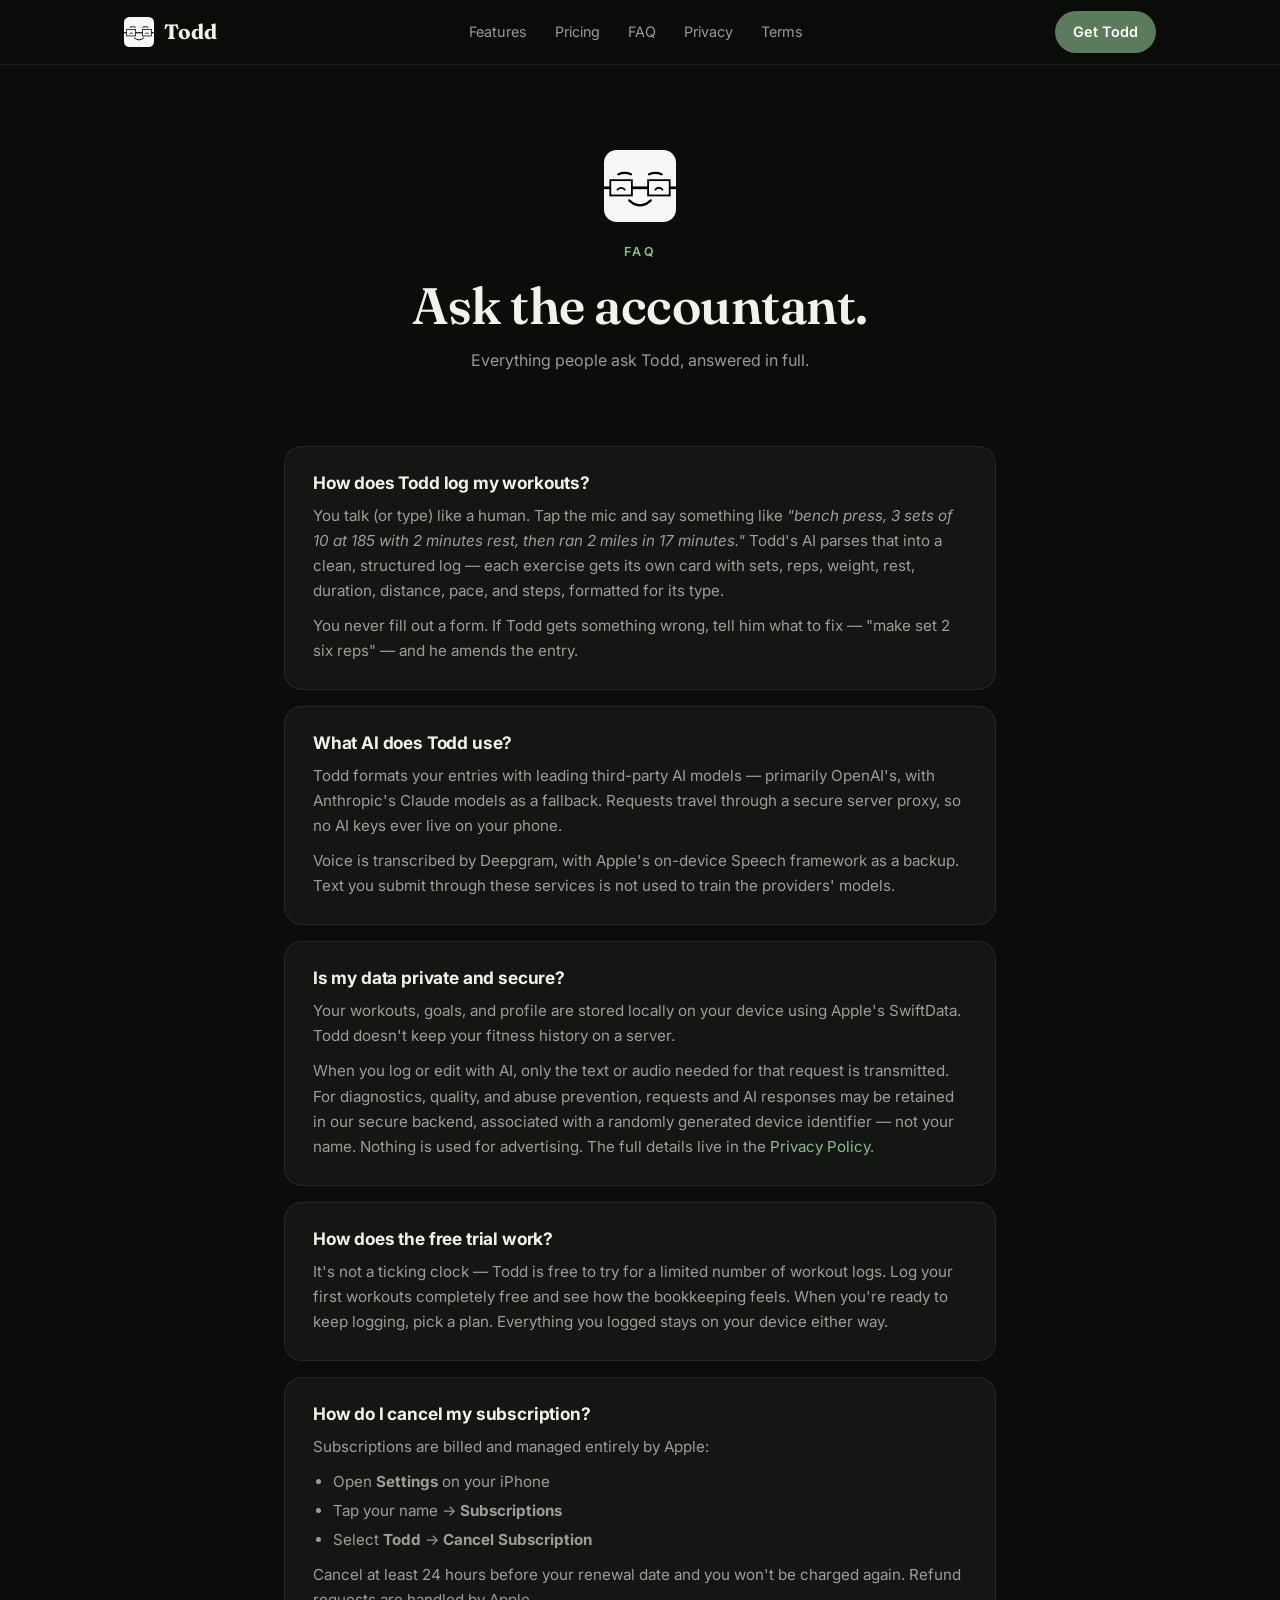
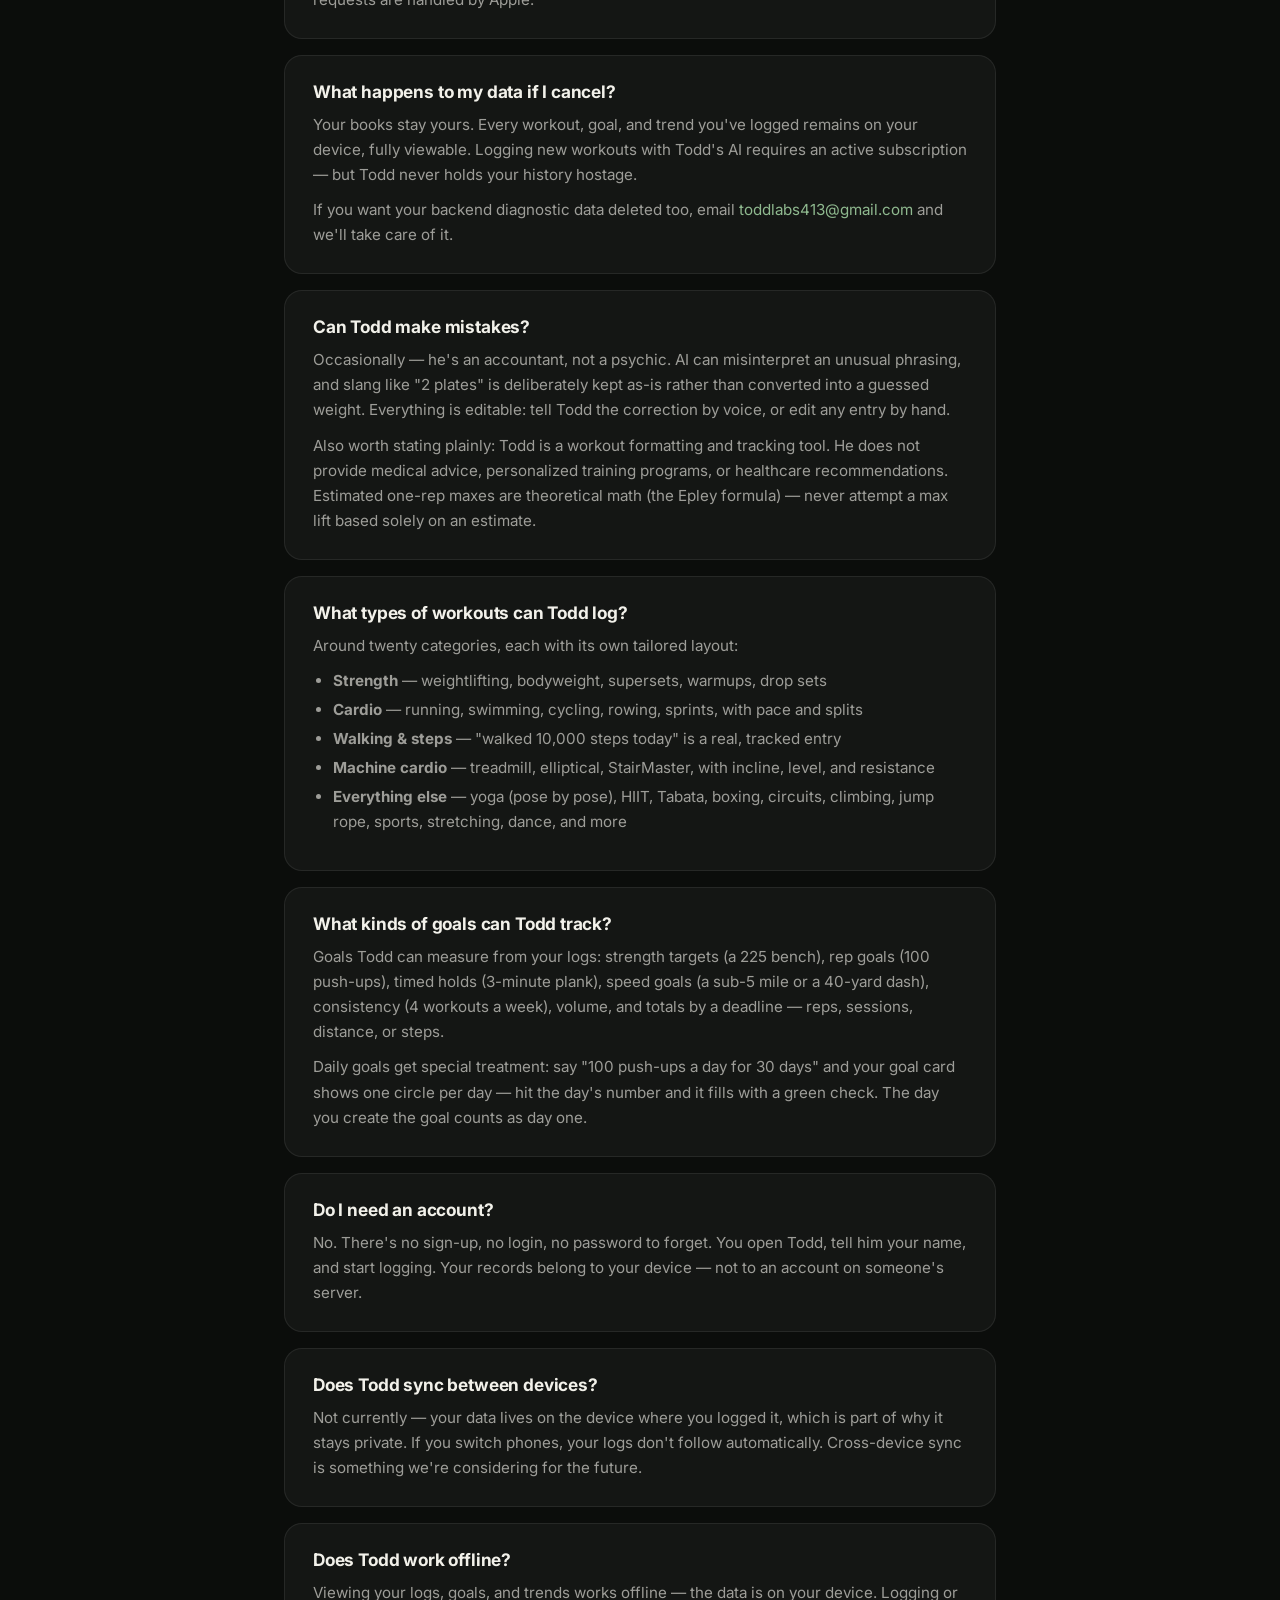
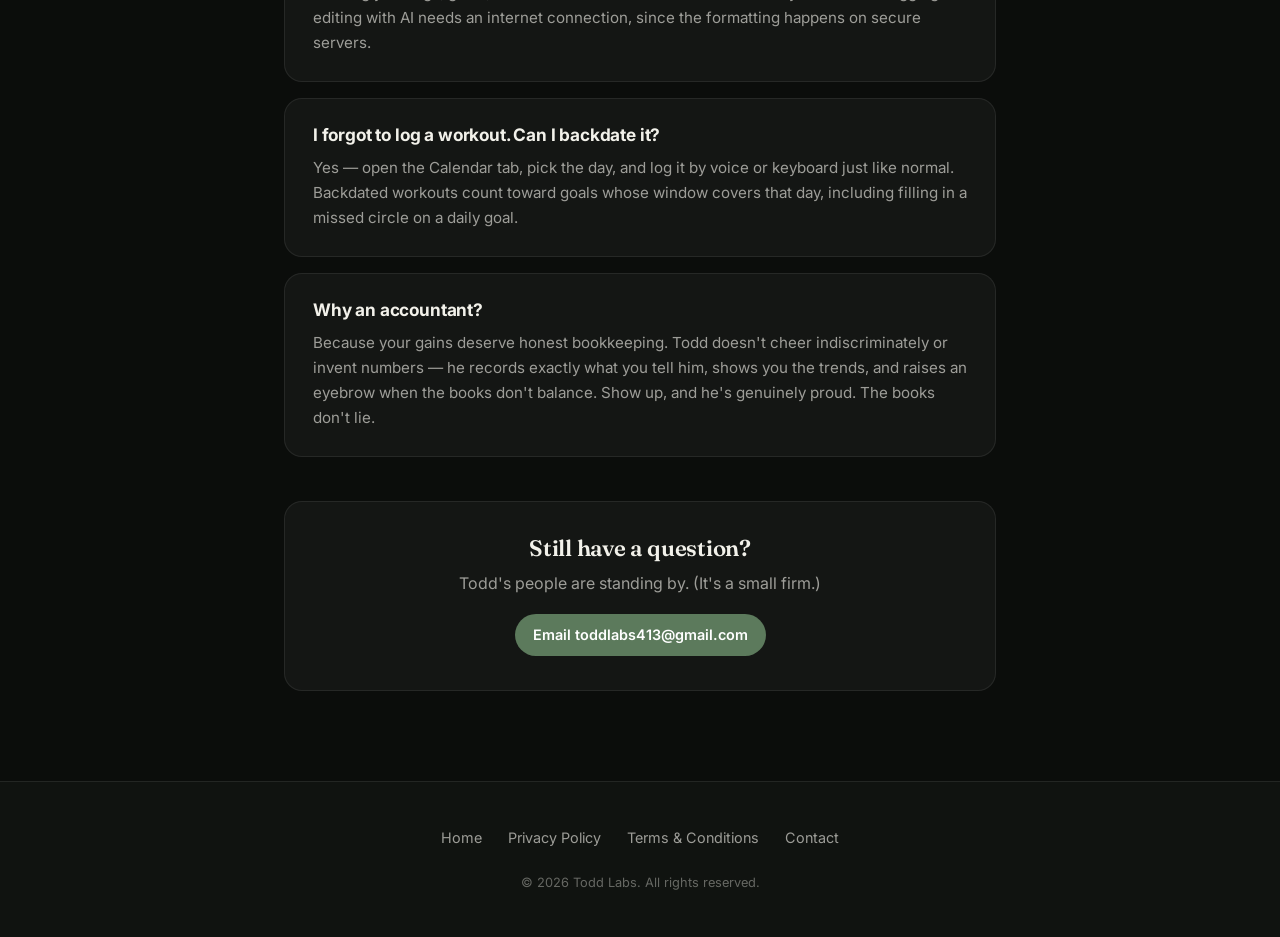
==== faq.html @ 9e862364 "Todd marketing site — landing, FAQ, privacy, terms Co-Authored-By: Claude Opus 4.8 <noreply@anthropi" ====
<!DOCTYPE html>
<html lang="en">
<head>
<meta charset="UTF-8">
<meta name="viewport" content="width=device-width, initial-scale=1.0">
<title>FAQ — Todd, Your Workout Accountant</title>
<meta name="description" content="Frequently asked questions about Todd, the voice-first workout tracker.">
<link rel="icon" href='data:image/svg+xml,<svg viewBox="0 0 80 80" xmlns="http://www.w3.org/2000/svg"><rect width="80" height="80" rx="14" fill="%23F7F7F7"/><path d="M16 27 Q23 24 30 27" stroke="%23000" stroke-width="2.5" fill="none" stroke-linecap="round"/><path d="M50 27 Q57 24 64 27" stroke="%23000" stroke-width="2.5" fill="none" stroke-linecap="round"/><rect x="0" y="40.5" width="7" height="3" fill="%23000"/><rect x="7" y="33.5" width="24" height="17" fill="none" stroke="%23000" stroke-width="2"/><rect x="31" y="40.5" width="18" height="3" fill="%23000"/><rect x="49" y="33.5" width="24" height="17" fill="none" stroke="%23000" stroke-width="2"/><rect x="73" y="40.5" width="7" height="3" fill="%23000"/><path d="M15 44 Q19 40 23 44" stroke="%23000" stroke-width="2" fill="none" stroke-linecap="round"/><path d="M57 44 Q61 40 65 44" stroke="%23000" stroke-width="2" fill="none" stroke-linecap="round"/><path d="M28 56 Q40 67 52 56" stroke="%23000" stroke-width="2.6" fill="none" stroke-linecap="round"/></svg>'>
<link rel="preconnect" href="https://fonts.googleapis.com">
<link rel="preconnect" href="https://fonts.gstatic.com" crossorigin>
<link href="https://fonts.googleapis.com/css2?family=Fraunces:opsz,wght@9..144,500;9..144,600;9..144,700&family=Inter:wght@400;500;600;700&display=swap" rel="stylesheet">
<style>
  :root{
    --bg:#0B0D0B; --bg2:#101310; --text:#F2F1EA; --dim:rgba(242,241,234,.62);
    --faint:rgba(242,241,234,.38); --accent:#8FB98F; --deep:#5C7A5C;
    --card:rgba(255,255,255,.04); --line:rgba(255,255,255,.08); --radius:18px;
  }
  *{margin:0;padding:0;box-sizing:border-box}
  html{scroll-behavior:smooth}
  body{background:var(--bg);color:var(--text);font-family:'Inter',-apple-system,sans-serif;
       line-height:1.65;-webkit-font-smoothing:antialiased}
  h1,h2{font-family:'Fraunces',Georgia,serif;font-weight:600;line-height:1.15;letter-spacing:-.01em}
  a{color:inherit;text-decoration:none}
  .wrap{max-width:760px;margin:0 auto;padding:0 24px}

  nav{position:fixed;top:0;left:0;right:0;z-index:50;background:rgba(11,13,11,.85);
      backdrop-filter:blur(14px);border-bottom:1px solid var(--line)}
  .nav-inner{max-width:1080px;margin:0 auto;padding:0 24px;display:flex;align-items:center;
             justify-content:space-between;height:64px}
  .logo{display:flex;align-items:center;gap:10px;font-family:'Fraunces',serif;font-size:1.3rem;font-weight:700}
  .logo svg{width:30px;height:30px}
  .nav-links{display:flex;align-items:center;gap:28px;font-size:.9rem;color:var(--dim)}
  .nav-links a:hover{color:var(--text)}
  .btn{display:inline-flex;align-items:center;background:var(--deep);color:#fff;padding:9px 18px;
       border-radius:99px;font-weight:600;font-size:.9rem;transition:background .2s}
  .btn:hover{background:#6b8c6b}

  header.page{padding:150px 0 40px;text-align:center}
  .eyebrow{font-size:.78rem;font-weight:600;letter-spacing:.18em;color:var(--accent);text-transform:uppercase}
  header.page h1{font-size:clamp(2.1rem,5vw,3.2rem);margin:14px 0 12px}
  header.page p{color:var(--dim)}
  .todd-mini{width:72px;height:72px;margin:0 auto 20px;display:block}

  main{padding:32px 0 90px}
  .qa{background:var(--card);border:1px solid var(--line);border-radius:var(--radius);
      padding:26px 28px;margin-bottom:16px;transition:border-color .25s}
  .qa:hover{border-color:rgba(143,185,143,.3)}
  .qa h2{font-family:'Inter',sans-serif;font-size:1.08rem;font-weight:700;margin-bottom:10px}
  .qa p{color:var(--dim);font-size:.95rem;margin-bottom:10px}
  .qa p:last-child{margin-bottom:0}
  .qa a{color:var(--accent)} .qa a:hover{text-decoration:underline}
  .qa ul{margin:2px 0 10px 20px;color:var(--dim);font-size:.95rem}
  .qa li{margin-bottom:4px}

  .contact-cta{text-align:center;margin-top:44px;padding:34px;background:var(--card);
               border:1px solid var(--line);border-radius:var(--radius)}
  .contact-cta h2{font-size:1.4rem;margin-bottom:8px}
  .contact-cta p{color:var(--dim);margin-bottom:18px}

  footer{border-top:1px solid var(--line);padding:44px 0;background:var(--bg2);text-align:center}
  .foot-links{display:flex;gap:26px;justify-content:center;font-size:.9rem;color:var(--dim);flex-wrap:wrap}
  .foot-links a:hover{color:var(--text)}
  .copyright{margin-top:22px;font-size:.8rem;color:var(--faint)}

  .reveal{opacity:0;transform:translateY(18px);transition:opacity .55s ease,transform .55s ease}
  .reveal.visible{opacity:1;transform:none}
  @media (max-width:820px){.nav-links{display:none}}
</style>
</head>
<body>

<svg width="0" height="0" style="position:absolute">
  <defs>
    <g id="todd-face">
      <rect width="80" height="80" rx="14" fill="#F7F7F7"/>
      <path d="M16 27 Q23 24 30 27" stroke="#000" stroke-width="2.5" fill="none" stroke-linecap="round"/>
      <path d="M50 27 Q57 24 64 27" stroke="#000" stroke-width="2.5" fill="none" stroke-linecap="round"/>
      <rect x="0" y="40.5" width="7" height="3" fill="#000"/>
      <rect x="7" y="33.5" width="24" height="17" fill="none" stroke="#000" stroke-width="2"/>
      <rect x="31" y="40.5" width="18" height="3" fill="#000"/>
      <rect x="49" y="33.5" width="24" height="17" fill="none" stroke="#000" stroke-width="2"/>
      <rect x="73" y="40.5" width="7" height="3" fill="#000"/>
      <path d="M15 44 Q19 40 23 44" stroke="#000" stroke-width="2" fill="none" stroke-linecap="round"/>
      <path d="M57 44 Q61 40 65 44" stroke="#000" stroke-width="2" fill="none" stroke-linecap="round"/>
      <path d="M28 56 Q40 67 52 56" stroke="#000" stroke-width="2.6" fill="none" stroke-linecap="round"/>
    </g>
  </defs>
</svg>

<nav>
  <div class="nav-inner">
    <a class="logo" href="index.html"><svg viewBox="0 0 80 80"><use href="#todd-face"/></svg> Todd</a>
    <div class="nav-links">
      <a href="index.html#features">Features</a>
      <a href="index.html#pricing">Pricing</a>
      <a href="faq.html">FAQ</a>
      <a href="privacy.html">Privacy</a>
      <a href="terms.html">Terms</a>
    </div>
    <a class="btn" href="index.html#download">Get Todd</a>
  </div>
</nav>

<header class="page">
  <div class="wrap">
    <svg class="todd-mini" viewBox="0 0 80 80"><use href="#todd-face"/></svg>
    <div class="eyebrow">FAQ</div>
    <h1>Ask the accountant.</h1>
    <p>Everything people ask Todd, answered in full.</p>
  </div>
</header>

<main>
  <div class="wrap">

    <div class="qa reveal">
      <h2>How does Todd log my workouts?</h2>
      <p>You talk (or type) like a human. Tap the mic and say something like <em>"bench press, 3 sets of 10 at 185 with 2 minutes rest, then ran 2 miles in 17 minutes."</em> Todd's AI parses that into a clean, structured log — each exercise gets its own card with sets, reps, weight, rest, duration, distance, pace, and steps, formatted for its type.</p>
      <p>You never fill out a form. If Todd gets something wrong, tell him what to fix — "make set 2 six reps" — and he amends the entry.</p>
    </div>

    <div class="qa reveal">
      <h2>What AI does Todd use?</h2>
      <p>Todd formats your entries with leading third-party AI models — primarily OpenAI's, with Anthropic's Claude models as a fallback. Requests travel through a secure server proxy, so no AI keys ever live on your phone.</p>
      <p>Voice is transcribed by Deepgram, with Apple's on-device Speech framework as a backup. Text you submit through these services is not used to train the providers' models.</p>
    </div>

    <div class="qa reveal">
      <h2>Is my data private and secure?</h2>
      <p>Your workouts, goals, and profile are stored locally on your device using Apple's SwiftData. Todd doesn't keep your fitness history on a server.</p>
      <p>When you log or edit with AI, only the text or audio needed for that request is transmitted. For diagnostics, quality, and abuse prevention, requests and AI responses may be retained in our secure backend, associated with a randomly generated device identifier — not your name. Nothing is used for advertising. The full details live in the <a href="privacy.html">Privacy Policy</a>.</p>
    </div>

    <div class="qa reveal">
      <h2>How does the free trial work?</h2>
      <p>It's not a ticking clock — Todd is free to try for a limited number of workout logs. Log your first workouts completely free and see how the bookkeeping feels. When you're ready to keep logging, pick a plan. Everything you logged stays on your device either way.</p>
    </div>

    <div class="qa reveal">
      <h2>How do I cancel my subscription?</h2>
      <p>Subscriptions are billed and managed entirely by Apple:</p>
      <ul>
        <li>Open <strong>Settings</strong> on your iPhone</li>
        <li>Tap your name → <strong>Subscriptions</strong></li>
        <li>Select <strong>Todd</strong> → <strong>Cancel Subscription</strong></li>
      </ul>
      <p>Cancel at least 24 hours before your renewal date and you won't be charged again. Refund requests are handled by Apple.</p>
    </div>

    <div class="qa reveal">
      <h2>What happens to my data if I cancel?</h2>
      <p>Your books stay yours. Every workout, goal, and trend you've logged remains on your device, fully viewable. Logging new workouts with Todd's AI requires an active subscription — but Todd never holds your history hostage.</p>
      <p>If you want your backend diagnostic data deleted too, email <a href="mailto:toddlabs413@gmail.com">toddlabs413@gmail.com</a> and we'll take care of it.</p>
    </div>

    <div class="qa reveal">
      <h2>Can Todd make mistakes?</h2>
      <p>Occasionally — he's an accountant, not a psychic. AI can misinterpret an unusual phrasing, and slang like "2 plates" is deliberately kept as-is rather than converted into a guessed weight. Everything is editable: tell Todd the correction by voice, or edit any entry by hand.</p>
      <p>Also worth stating plainly: Todd is a workout formatting and tracking tool. He does not provide medical advice, personalized training programs, or healthcare recommendations. Estimated one-rep maxes are theoretical math (the Epley formula) — never attempt a max lift based solely on an estimate.</p>
    </div>

    <div class="qa reveal">
      <h2>What types of workouts can Todd log?</h2>
      <p>Around twenty categories, each with its own tailored layout:</p>
      <ul>
        <li><strong>Strength</strong> — weightlifting, bodyweight, supersets, warmups, drop sets</li>
        <li><strong>Cardio</strong> — running, swimming, cycling, rowing, sprints, with pace and splits</li>
        <li><strong>Walking &amp; steps</strong> — "walked 10,000 steps today" is a real, tracked entry</li>
        <li><strong>Machine cardio</strong> — treadmill, elliptical, StairMaster, with incline, level, and resistance</li>
        <li><strong>Everything else</strong> — yoga (pose by pose), HIIT, Tabata, boxing, circuits, climbing, jump rope, sports, stretching, dance, and more</li>
      </ul>
    </div>

    <div class="qa reveal">
      <h2>What kinds of goals can Todd track?</h2>
      <p>Goals Todd can measure from your logs: strength targets (a 225 bench), rep goals (100 push-ups), timed holds (3-minute plank), speed goals (a sub-5 mile or a 40-yard dash), consistency (4 workouts a week), volume, and totals by a deadline — reps, sessions, distance, or steps.</p>
      <p>Daily goals get special treatment: say "100 push-ups a day for 30 days" and your goal card shows one circle per day — hit the day's number and it fills with a green check. The day you create the goal counts as day one.</p>
    </div>

    <div class="qa reveal">
      <h2>Do I need an account?</h2>
      <p>No. There's no sign-up, no login, no password to forget. You open Todd, tell him your name, and start logging. Your records belong to your device — not to an account on someone's server.</p>
    </div>

    <div class="qa reveal">
      <h2>Does Todd sync between devices?</h2>
      <p>Not currently — your data lives on the device where you logged it, which is part of why it stays private. If you switch phones, your logs don't follow automatically. Cross-device sync is something we're considering for the future.</p>
    </div>

    <div class="qa reveal">
      <h2>Does Todd work offline?</h2>
      <p>Viewing your logs, goals, and trends works offline — the data is on your device. Logging or editing with AI needs an internet connection, since the formatting happens on secure servers.</p>
    </div>

    <div class="qa reveal">
      <h2>I forgot to log a workout. Can I backdate it?</h2>
      <p>Yes — open the Calendar tab, pick the day, and log it by voice or keyboard just like normal. Backdated workouts count toward goals whose window covers that day, including filling in a missed circle on a daily goal.</p>
    </div>

    <div class="qa reveal">
      <h2>Why an accountant?</h2>
      <p>Because your gains deserve honest bookkeeping. Todd doesn't cheer indiscriminately or invent numbers — he records exactly what you tell him, shows you the trends, and raises an eyebrow when the books don't balance. Show up, and he's genuinely proud. The books don't lie.</p>
    </div>

    <div class="contact-cta reveal">
      <h2>Still have a question?</h2>
      <p>Todd's people are standing by. (It's a small firm.)</p>
      <a class="btn" href="mailto:toddlabs413@gmail.com">Email toddlabs413@gmail.com</a>
    </div>

  </div>
</main>

<footer>
  <div class="wrap">
    <div class="foot-links">
      <a href="index.html">Home</a>
      <a href="privacy.html">Privacy Policy</a>
      <a href="terms.html">Terms &amp; Conditions</a>
      <a href="mailto:toddlabs413@gmail.com">Contact</a>
    </div>
    <div class="copyright">© 2026 Todd Labs. All rights reserved.</div>
  </div>
</footer>

<script>
  const io = new IntersectionObserver(entries => {
    entries.forEach(e => { if (e.isIntersecting) { e.target.classList.add('visible'); io.unobserve(e.target); } });
  }, {threshold:.1});
  document.querySelectorAll('.reveal').forEach(el => io.observe(el));
</script>
</body>
</html>
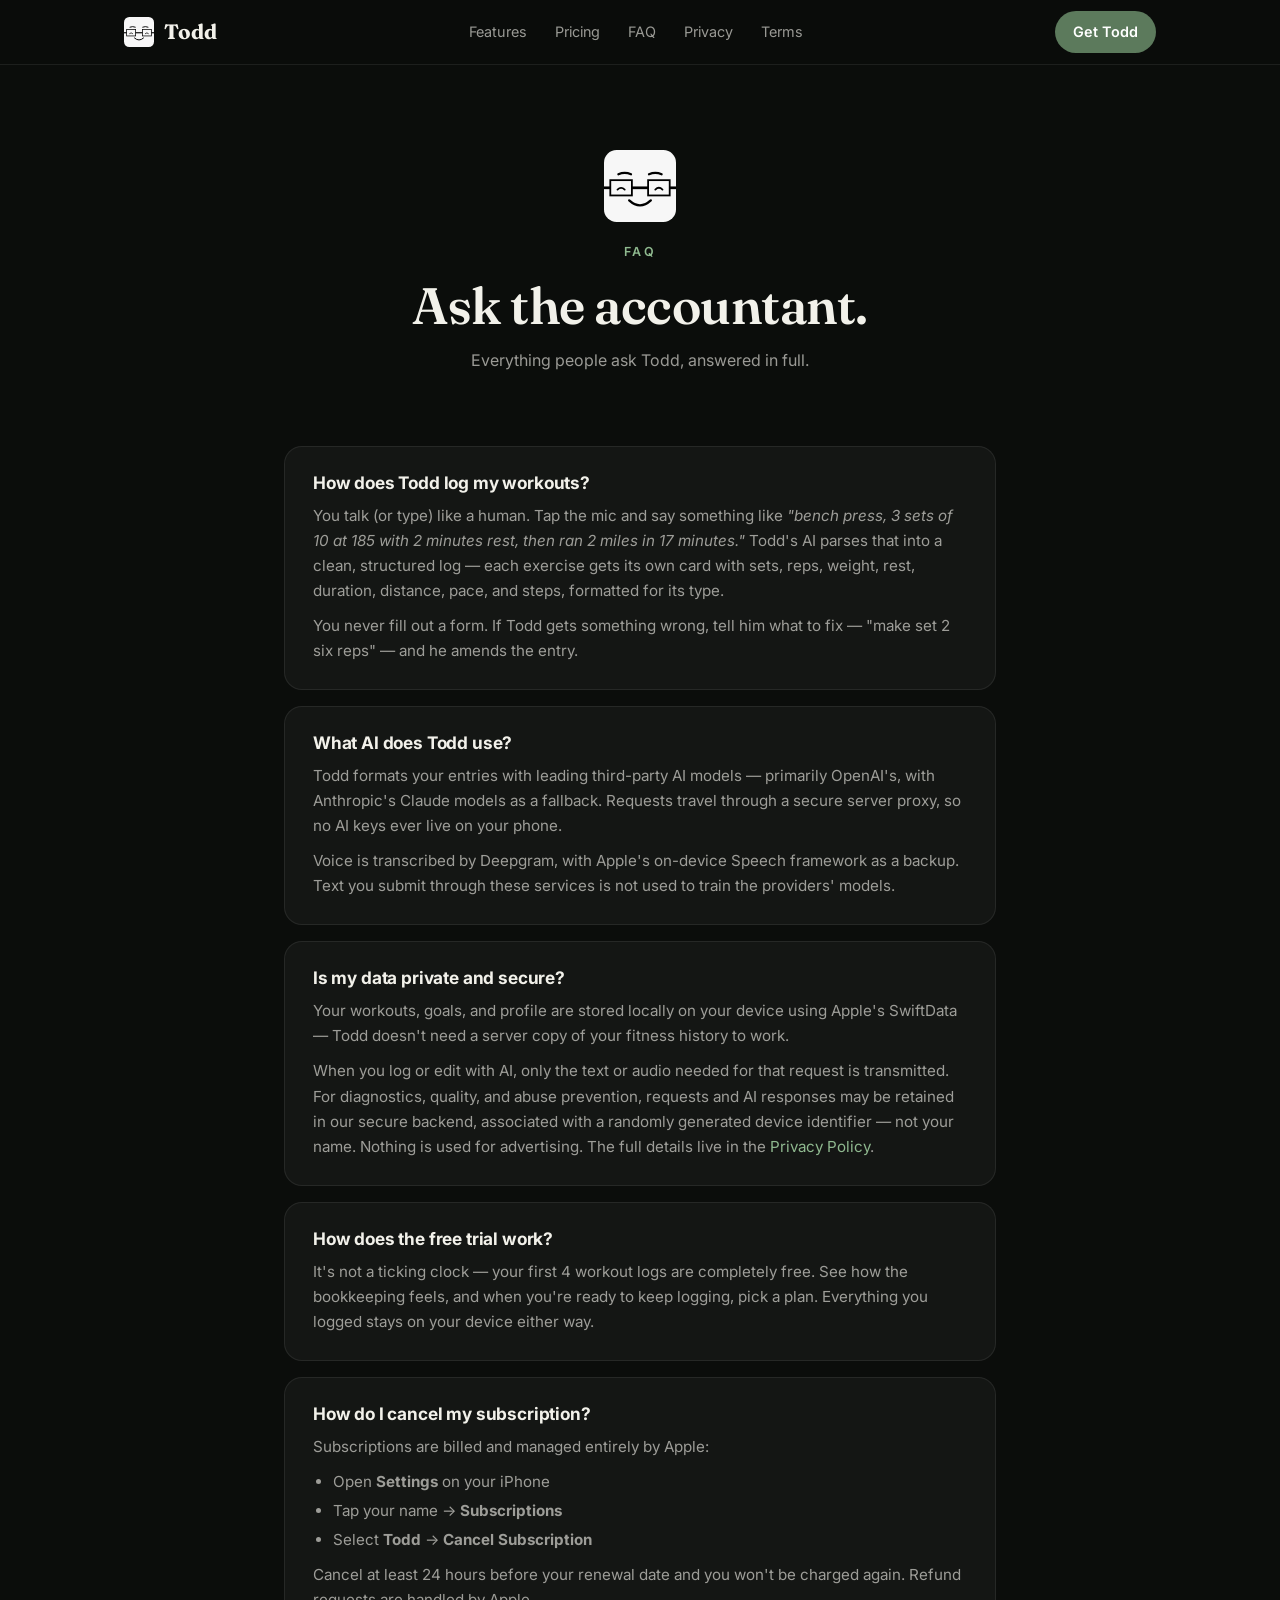
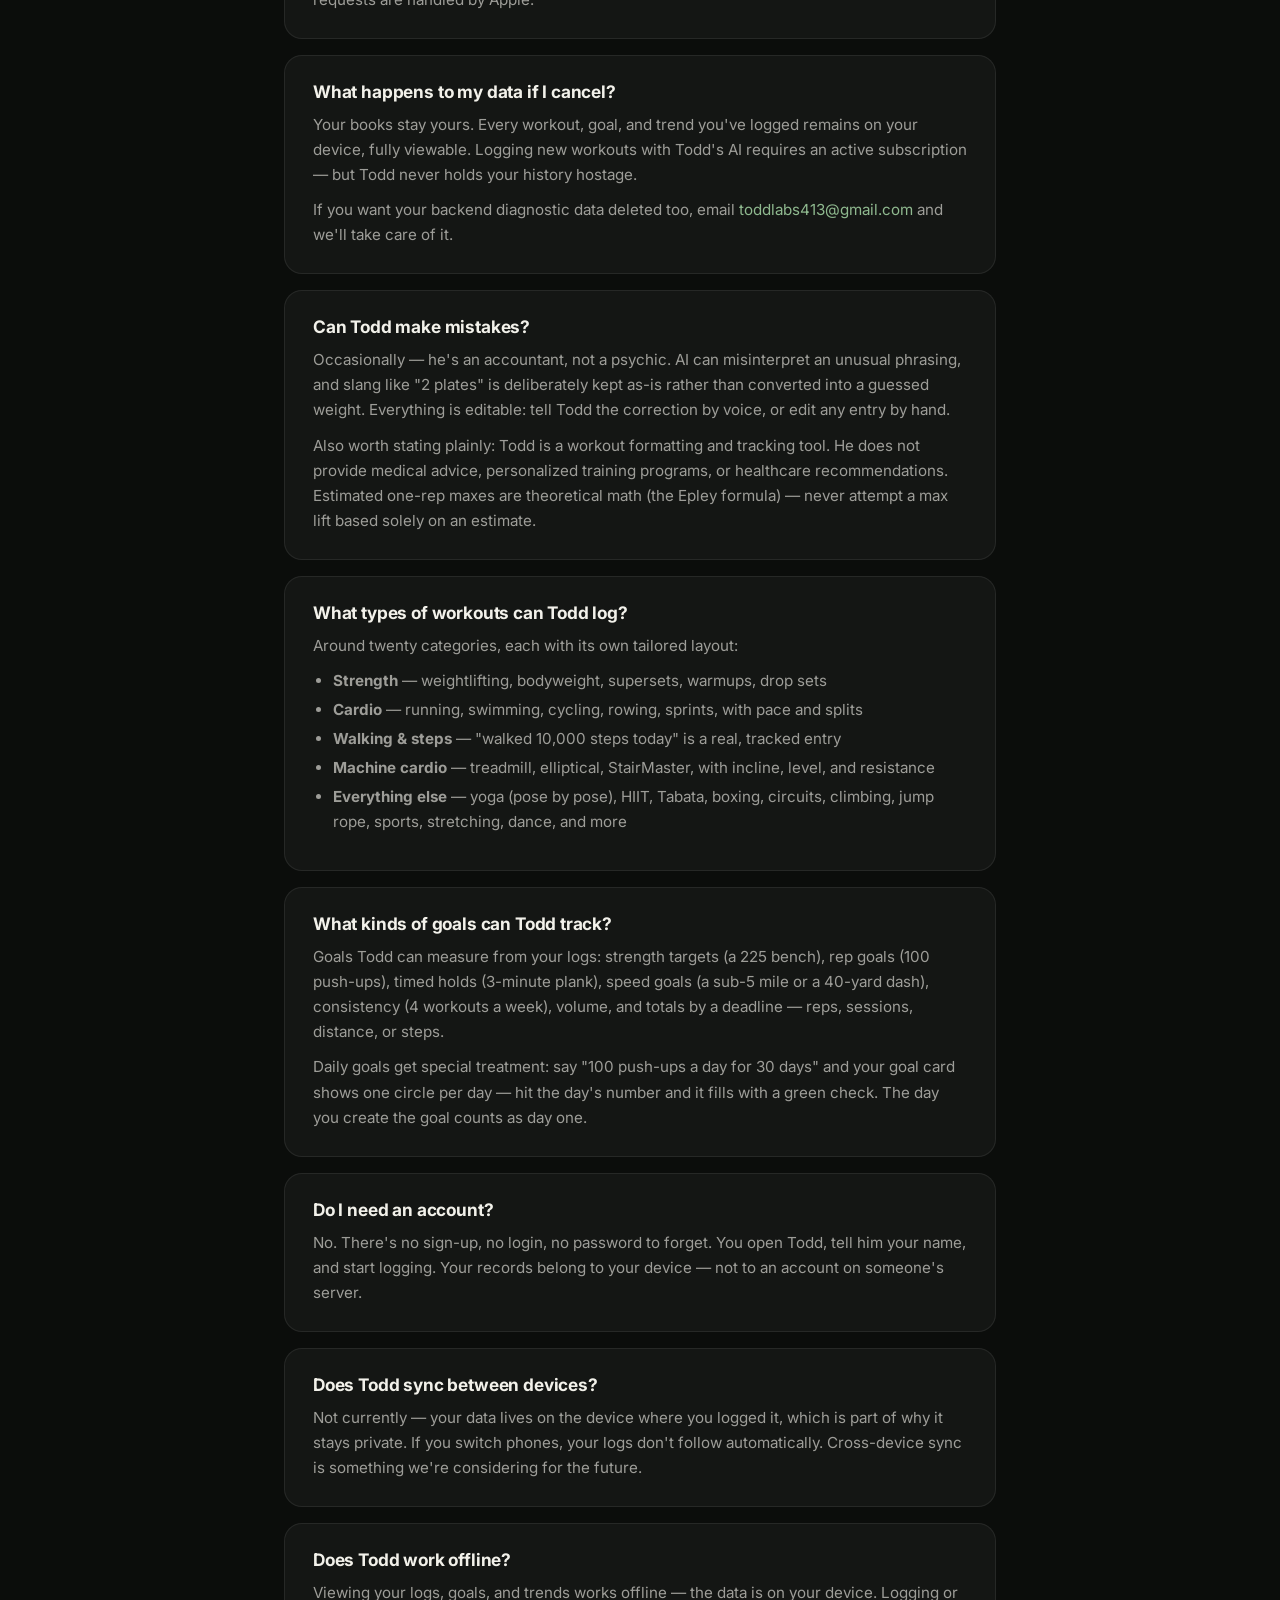
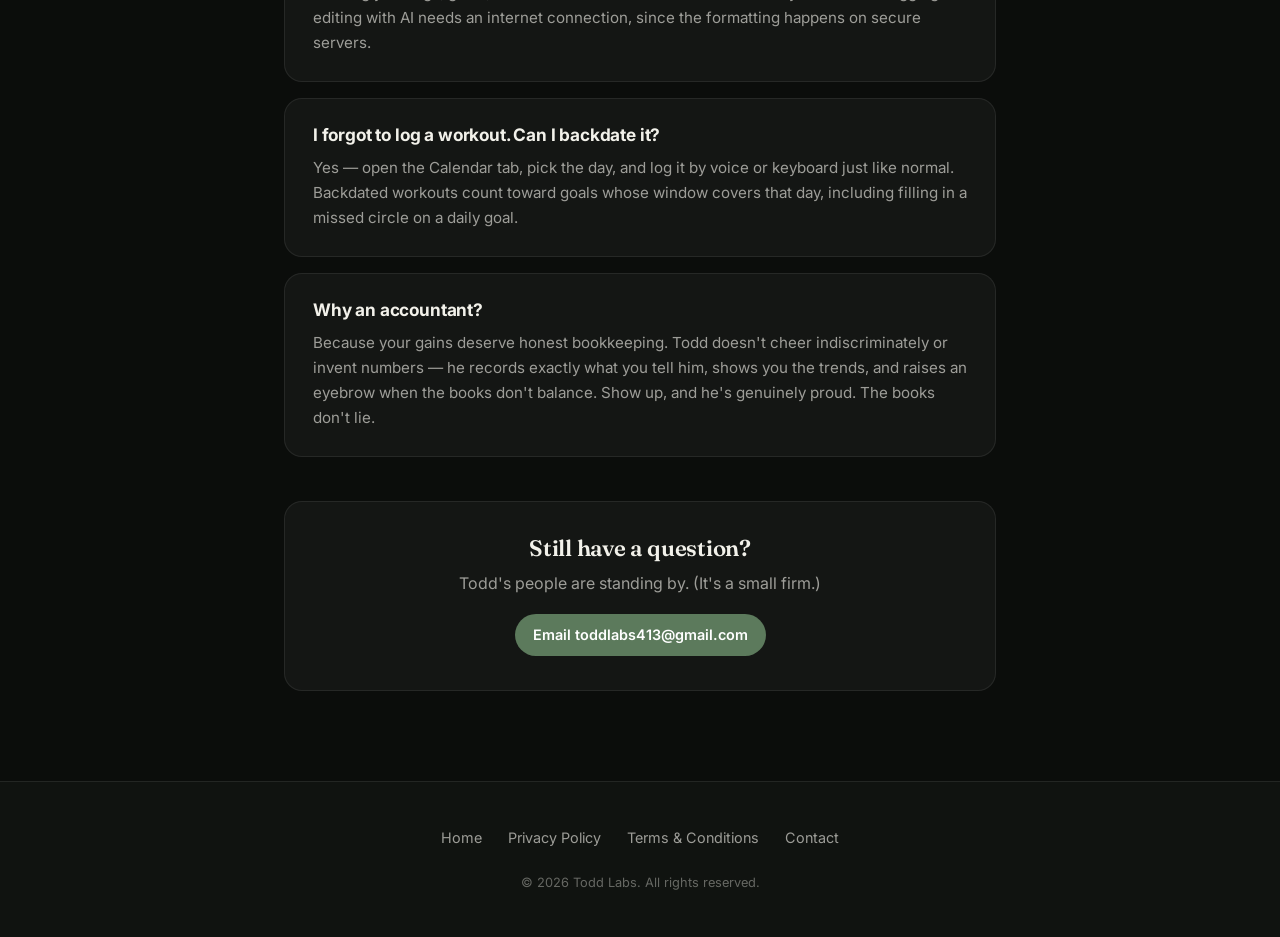
==== commit 95c31e80: "State the 4-free-logs limit explicitly; soften FAQ server claim; bump terms date" ====
--- a/faq.html
+++ b/faq.html
@@ -127,13 +127,13 @@
 
     <div class="qa reveal">
       <h2>Is my data private and secure?</h2>
-      <p>Your workouts, goals, and profile are stored locally on your device using Apple's SwiftData. Todd doesn't keep your fitness history on a server.</p>
+      <p>Your workouts, goals, and profile are stored locally on your device using Apple's SwiftData — Todd doesn't need a server copy of your fitness history to work.</p>
       <p>When you log or edit with AI, only the text or audio needed for that request is transmitted. For diagnostics, quality, and abuse prevention, requests and AI responses may be retained in our secure backend, associated with a randomly generated device identifier — not your name. Nothing is used for advertising. The full details live in the <a href="privacy.html">Privacy Policy</a>.</p>
     </div>
 
     <div class="qa reveal">
       <h2>How does the free trial work?</h2>
-      <p>It's not a ticking clock — Todd is free to try for a limited number of workout logs. Log your first workouts completely free and see how the bookkeeping feels. When you're ready to keep logging, pick a plan. Everything you logged stays on your device either way.</p>
+      <p>It's not a ticking clock — your first 4 workout logs are completely free. See how the bookkeeping feels, and when you're ready to keep logging, pick a plan. Everything you logged stays on your device either way.</p>
     </div>
 
     <div class="qa reveal">
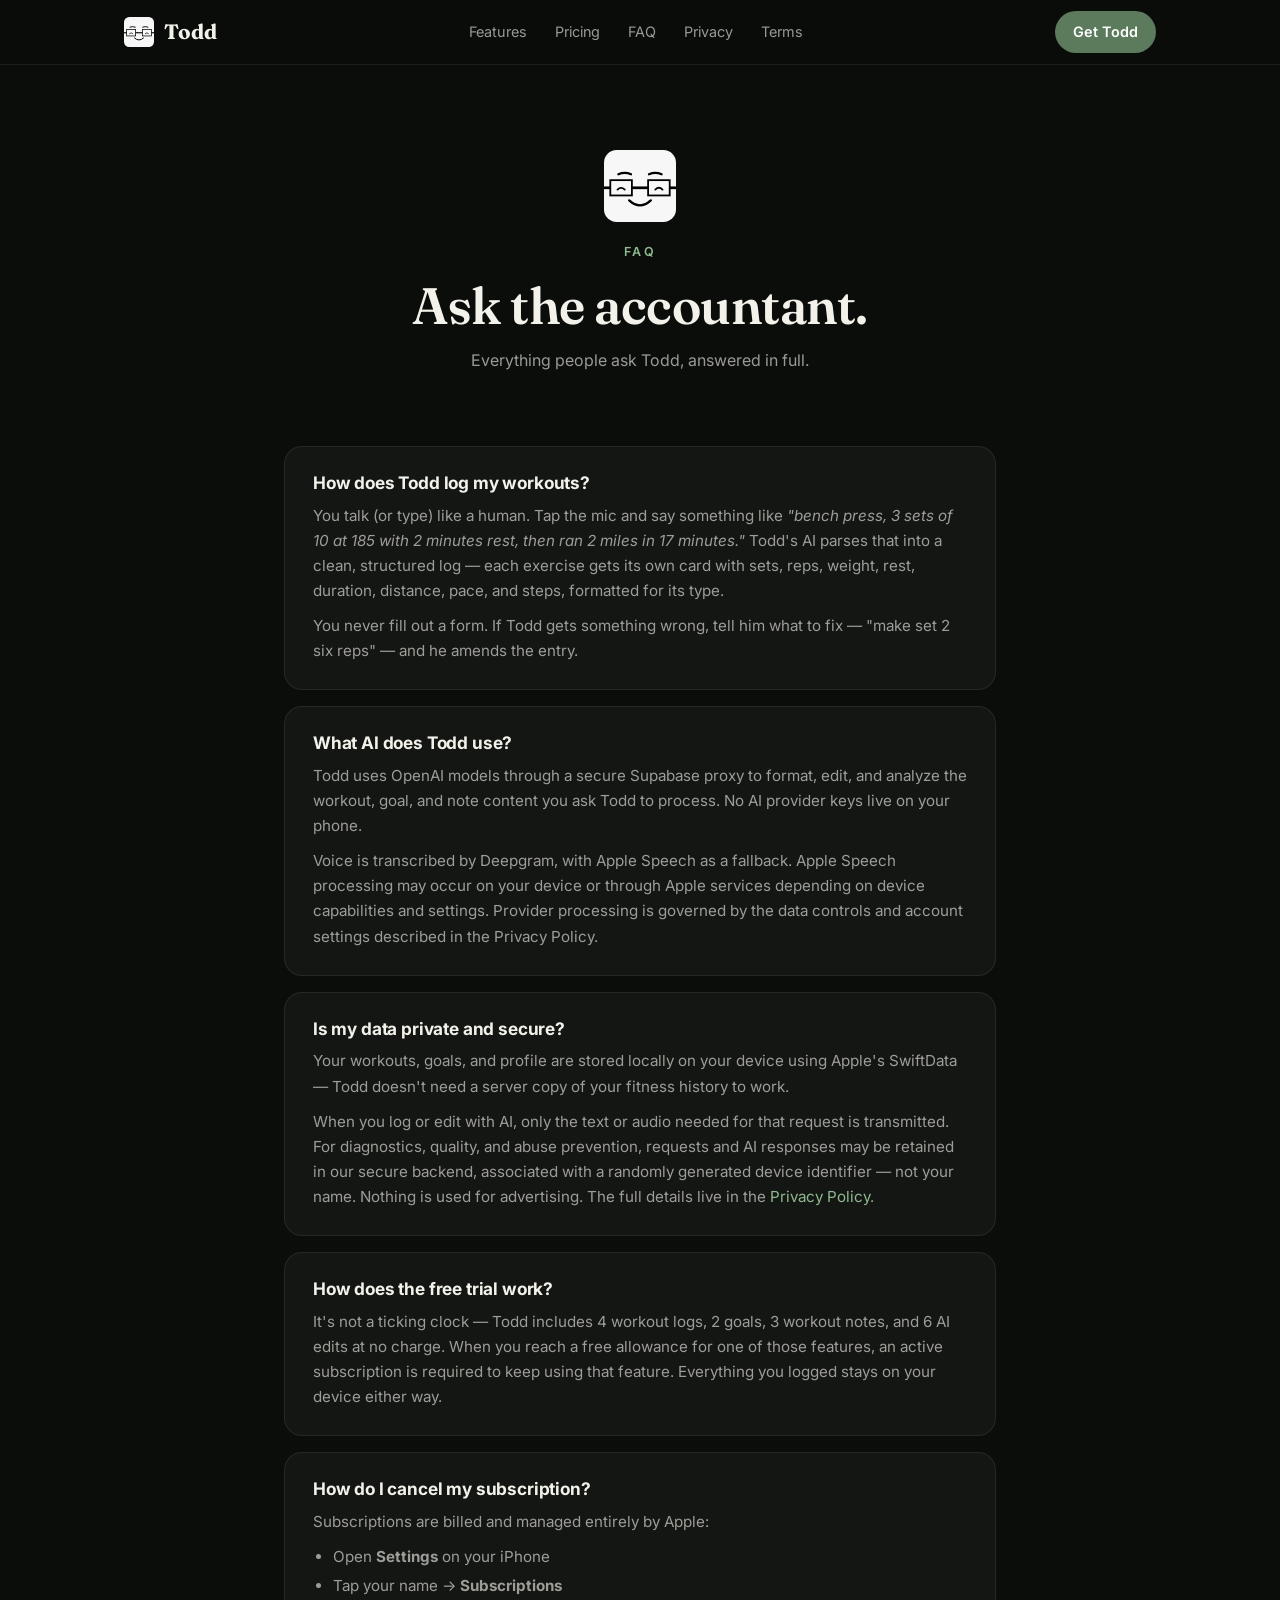
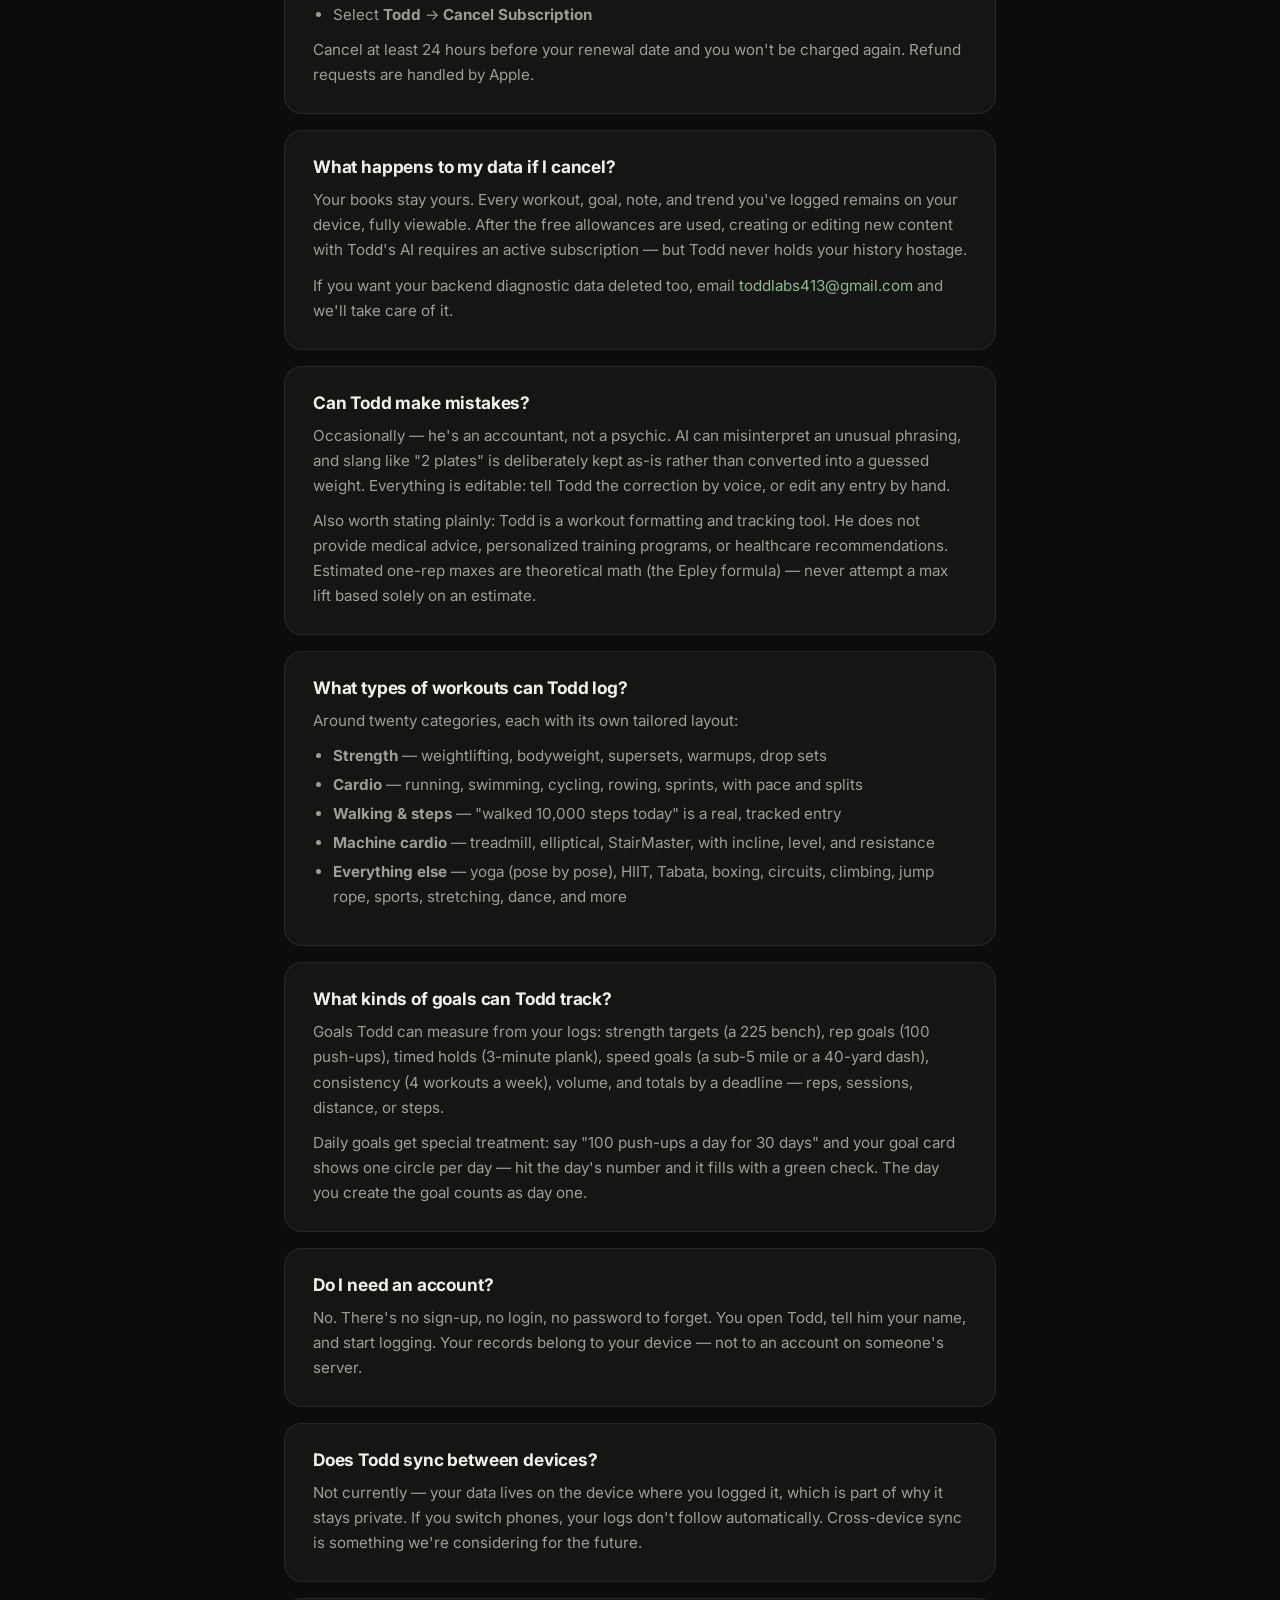
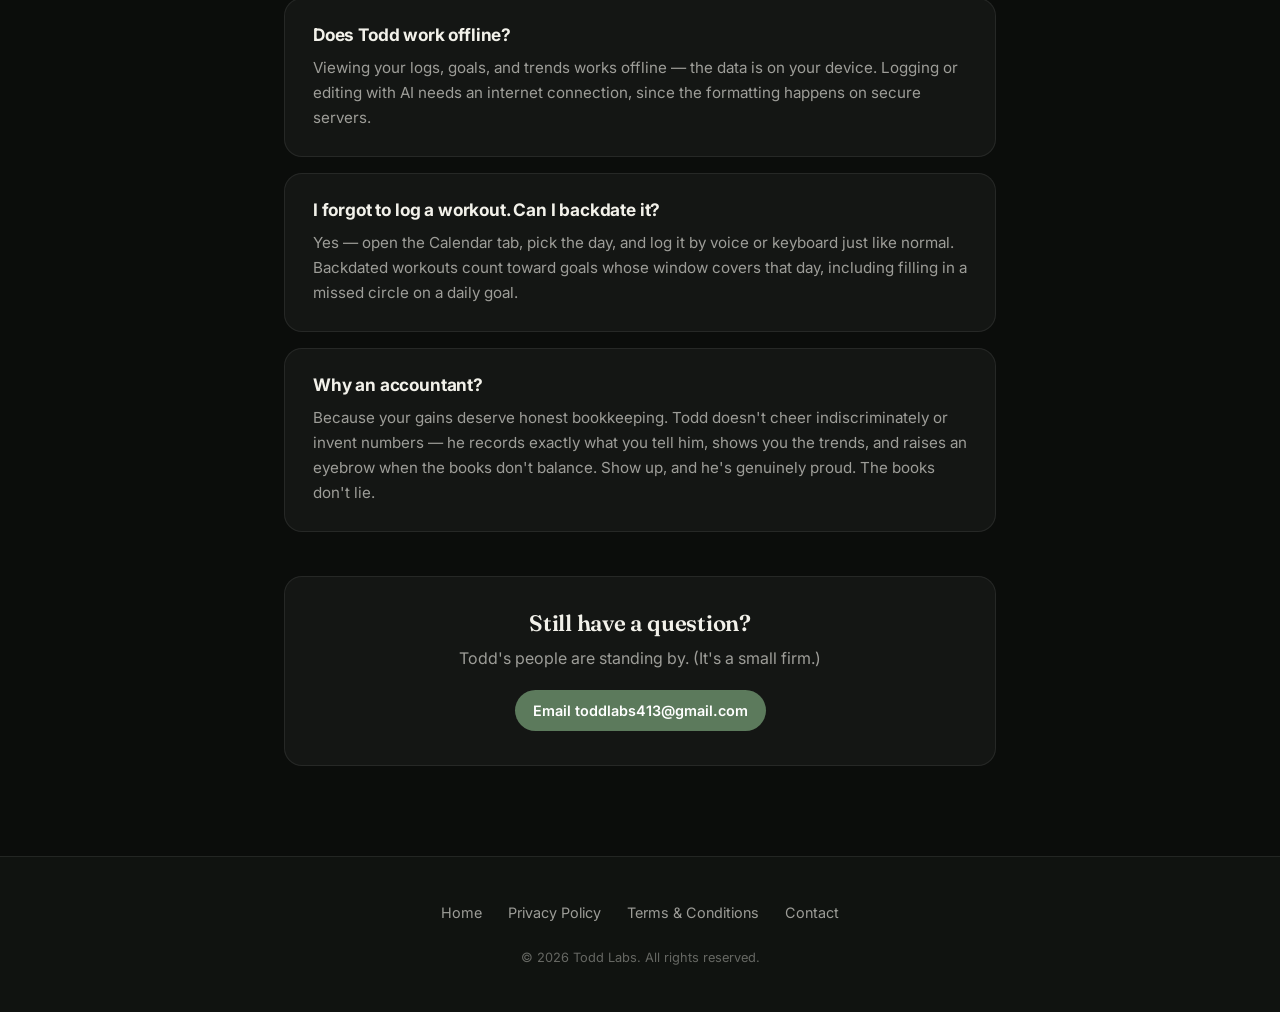
==== commit 03ed1208: "Align public privacy and subscription disclosures" ====
--- a/faq.html
+++ b/faq.html
@@ -121,8 +121,8 @@
 
     <div class="qa reveal">
       <h2>What AI does Todd use?</h2>
-      <p>Todd formats your entries with leading third-party AI models — primarily OpenAI's, with Anthropic's Claude models as a fallback. Requests travel through a secure server proxy, so no AI keys ever live on your phone.</p>
-      <p>Voice is transcribed by Deepgram, with Apple's on-device Speech framework as a backup. Text you submit through these services is not used to train the providers' models.</p>
+      <p>Todd uses OpenAI models through a secure Supabase proxy to format, edit, and analyze the workout, goal, and note content you ask Todd to process. No AI provider keys live on your phone.</p>
+      <p>Voice is transcribed by Deepgram, with Apple Speech as a fallback. Apple Speech processing may occur on your device or through Apple services depending on device capabilities and settings. Provider processing is governed by the data controls and account settings described in the Privacy Policy.</p>
     </div>
 
     <div class="qa reveal">
@@ -133,7 +133,7 @@
 
     <div class="qa reveal">
       <h2>How does the free trial work?</h2>
-      <p>It's not a ticking clock — your first 4 workout logs are completely free. See how the bookkeeping feels, and when you're ready to keep logging, pick a plan. Everything you logged stays on your device either way.</p>
+      <p>It's not a ticking clock — Todd includes 4 workout logs, 2 goals, 3 workout notes, and 6 AI edits at no charge. When you reach a free allowance for one of those features, an active subscription is required to keep using that feature. Everything you logged stays on your device either way.</p>
     </div>
 
     <div class="qa reveal">
@@ -149,7 +149,7 @@
 
     <div class="qa reveal">
       <h2>What happens to my data if I cancel?</h2>
-      <p>Your books stay yours. Every workout, goal, and trend you've logged remains on your device, fully viewable. Logging new workouts with Todd's AI requires an active subscription — but Todd never holds your history hostage.</p>
+      <p>Your books stay yours. Every workout, goal, note, and trend you've logged remains on your device, fully viewable. After the free allowances are used, creating or editing new content with Todd's AI requires an active subscription — but Todd never holds your history hostage.</p>
       <p>If you want your backend diagnostic data deleted too, email <a href="mailto:toddlabs413@gmail.com">toddlabs413@gmail.com</a> and we'll take care of it.</p>
     </div>
 
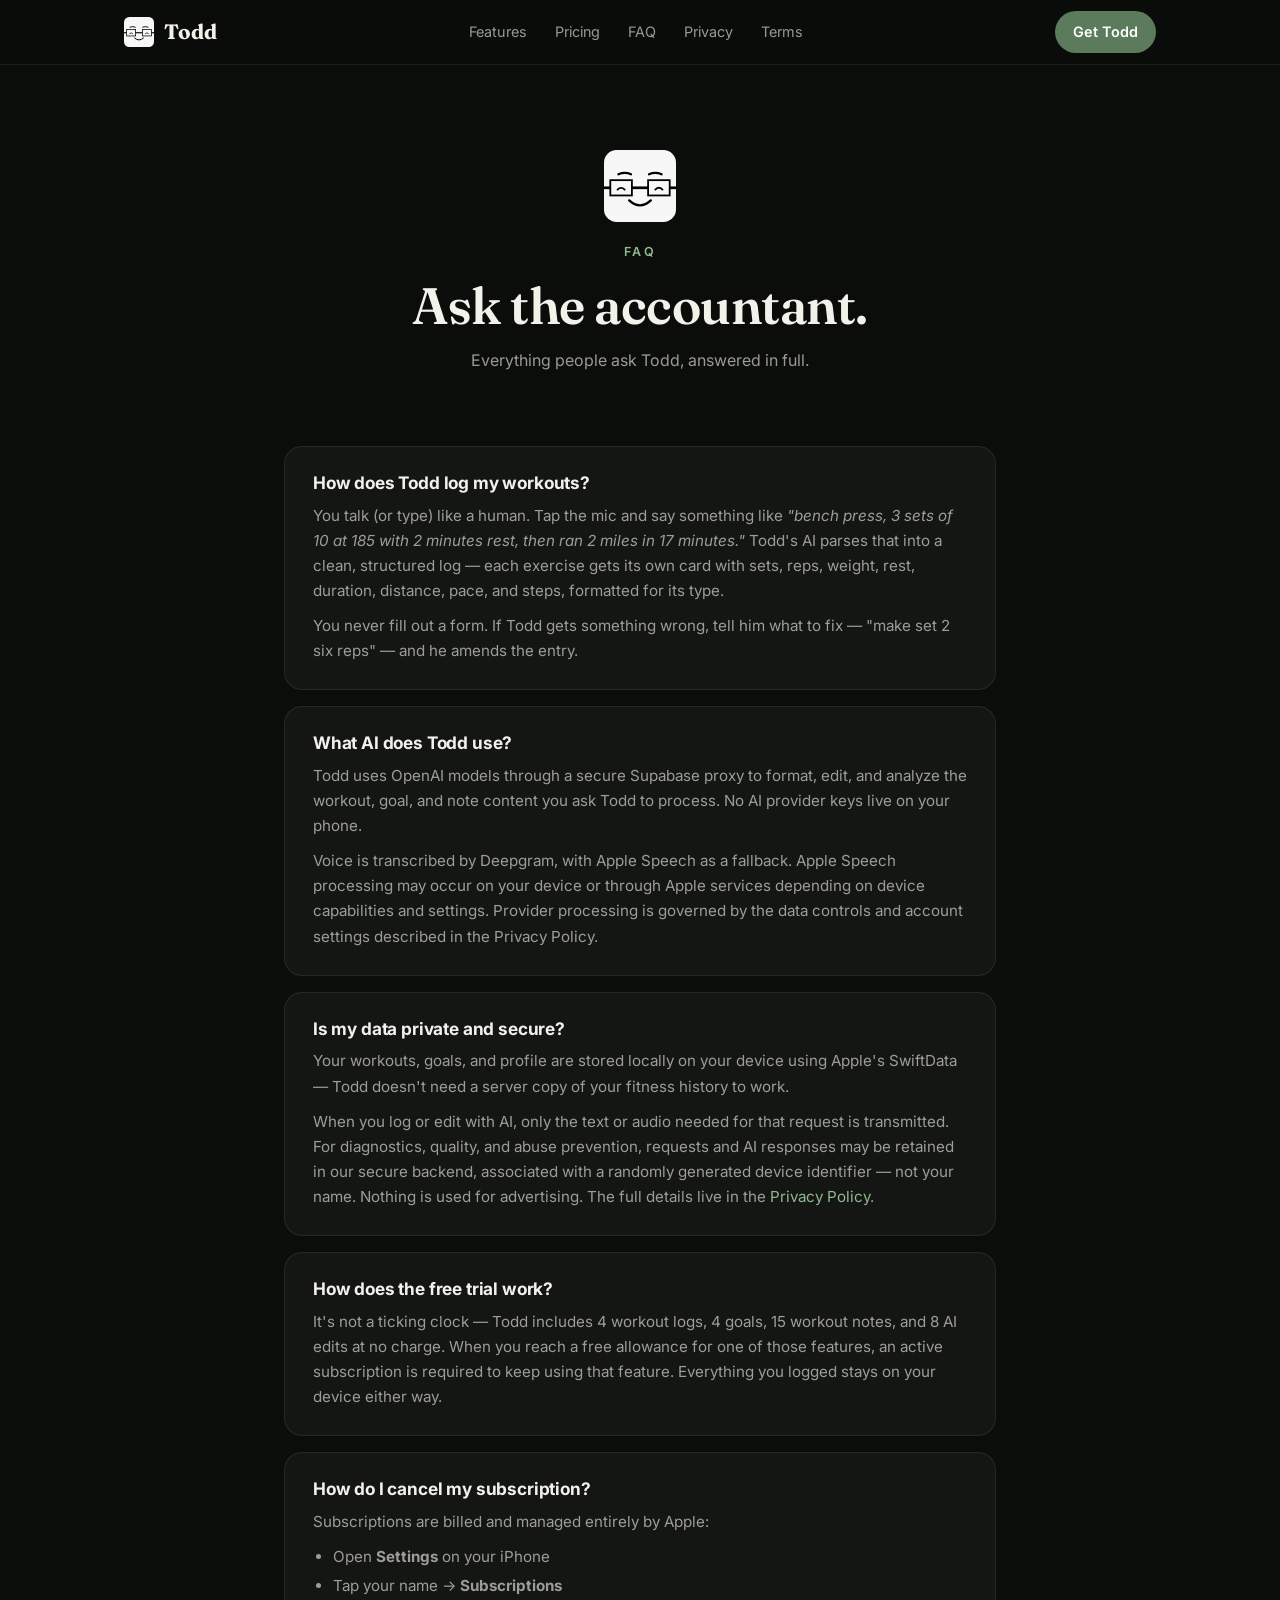
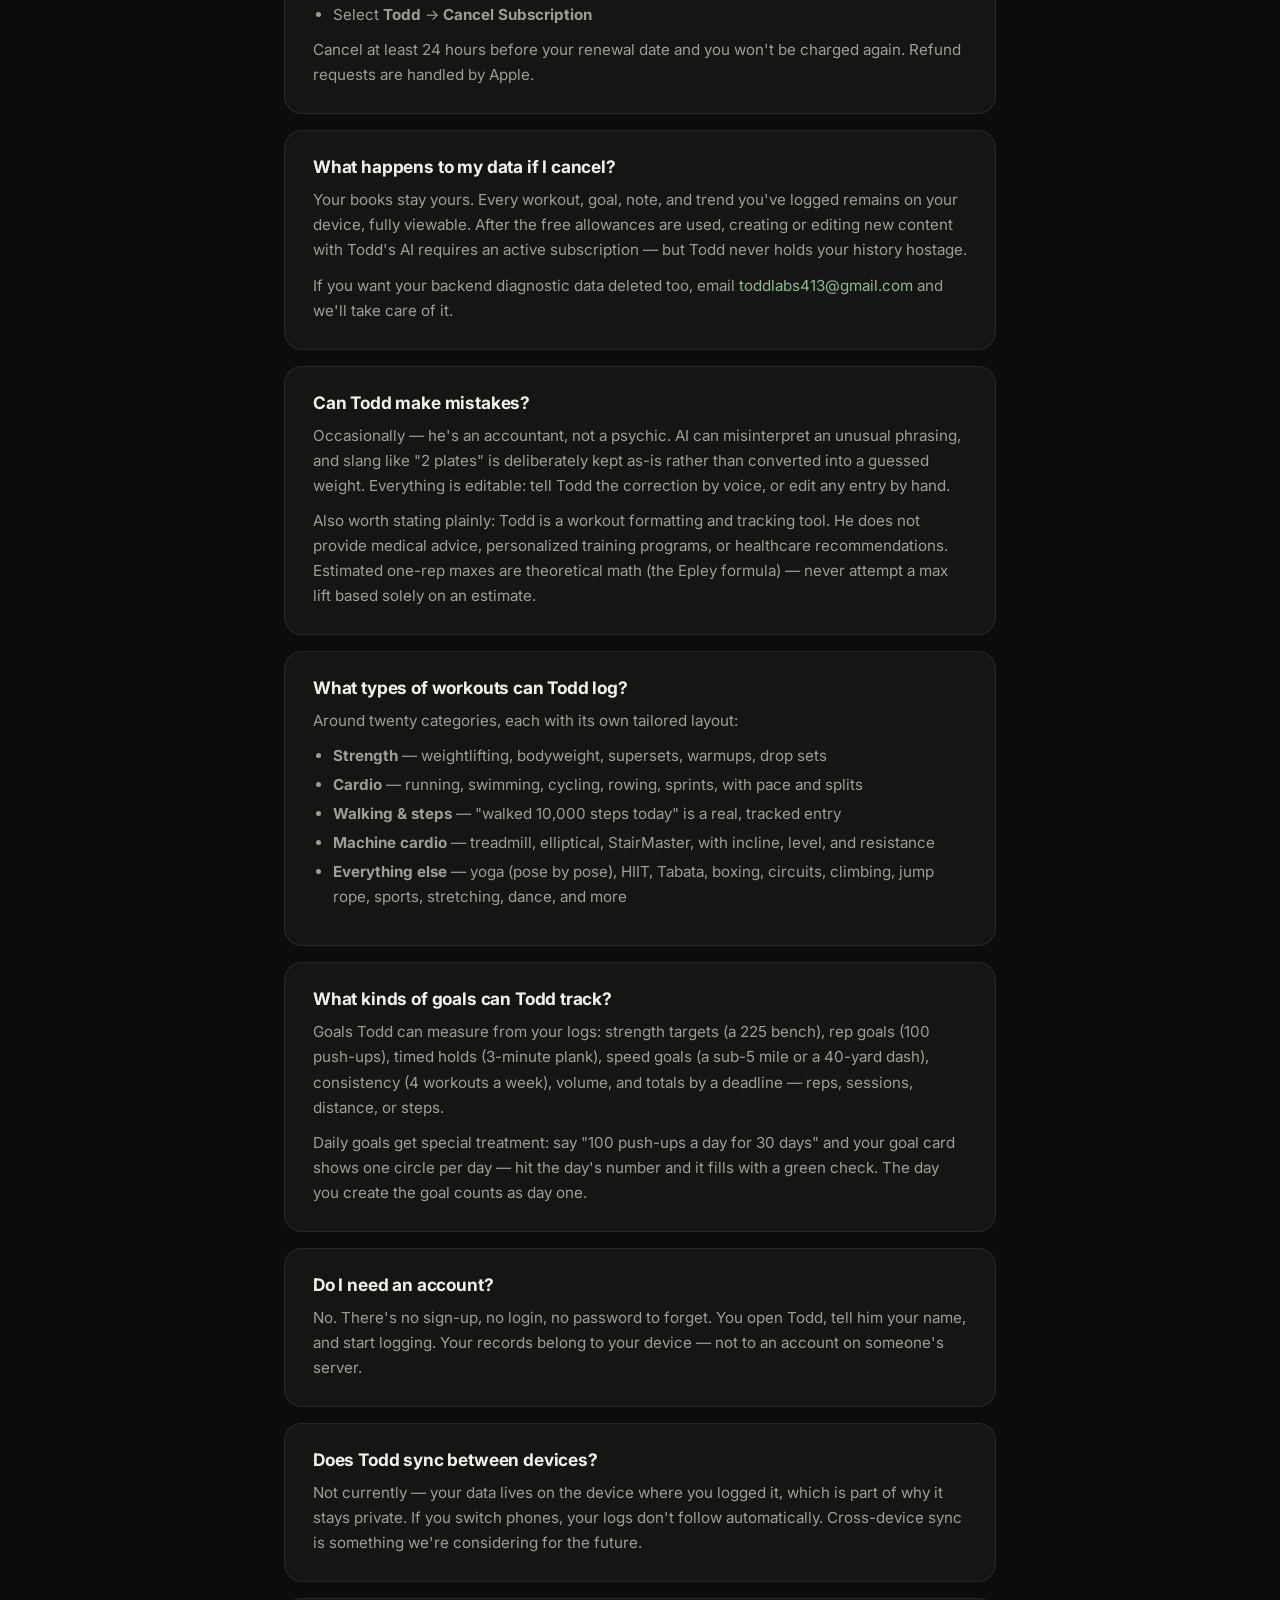
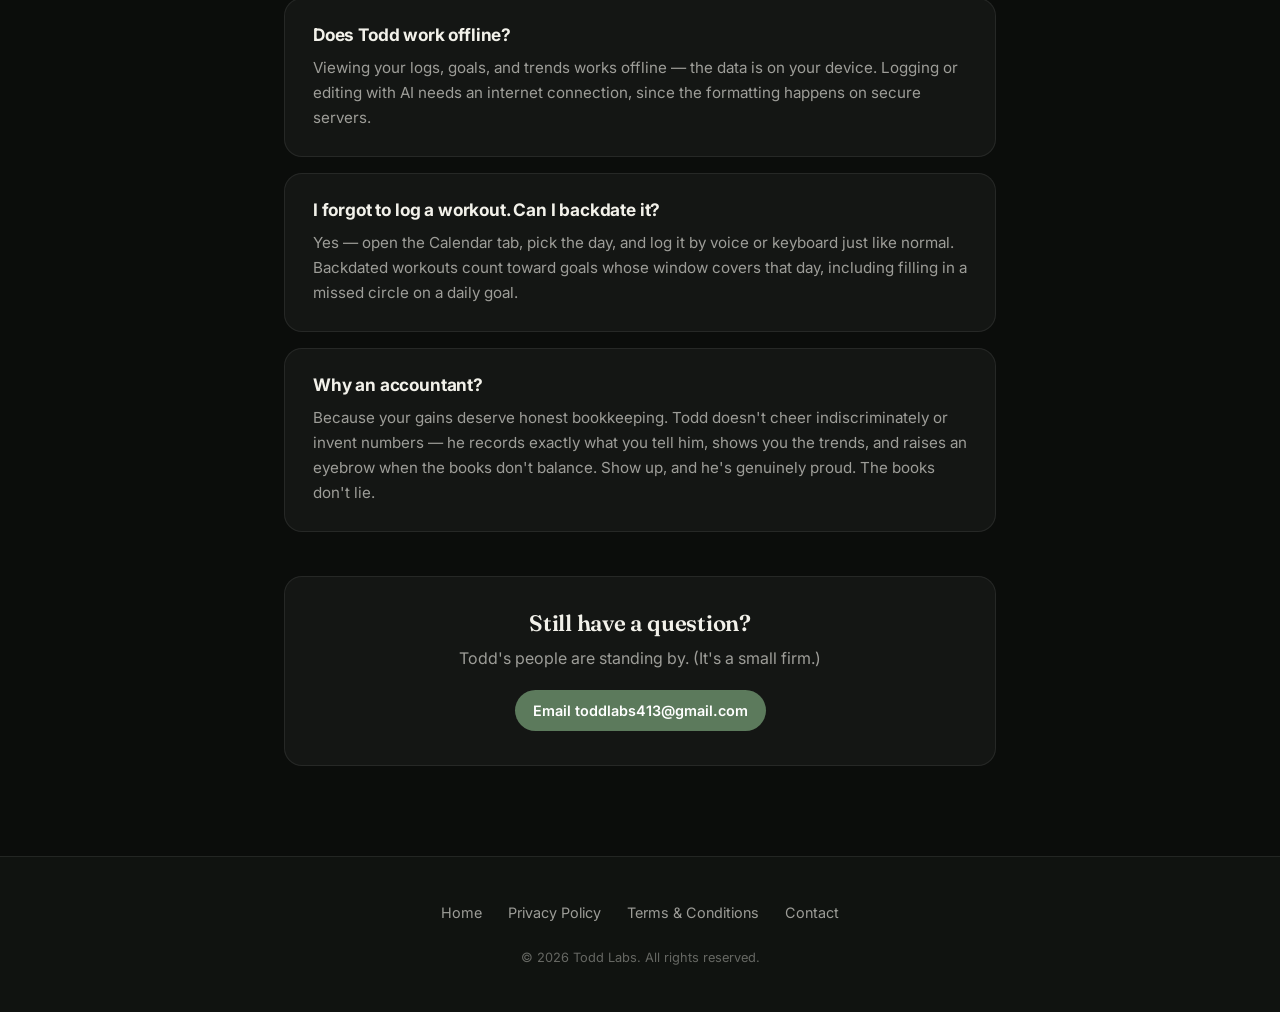
==== commit 4f3a35ed: "Update free-tier allowances: 4 goals, 15 notes, 8 AI edits Co-Authored-By: Claude Opus 4.8 <noreply@" ====
--- a/faq.html
+++ b/faq.html
@@ -133,7 +133,7 @@
 
     <div class="qa reveal">
       <h2>How does the free trial work?</h2>
-      <p>It's not a ticking clock — Todd includes 4 workout logs, 2 goals, 3 workout notes, and 6 AI edits at no charge. When you reach a free allowance for one of those features, an active subscription is required to keep using that feature. Everything you logged stays on your device either way.</p>
+      <p>It's not a ticking clock — Todd includes 4 workout logs, 4 goals, 15 workout notes, and 8 AI edits at no charge. When you reach a free allowance for one of those features, an active subscription is required to keep using that feature. Everything you logged stays on your device either way.</p>
     </div>
 
     <div class="qa reveal">
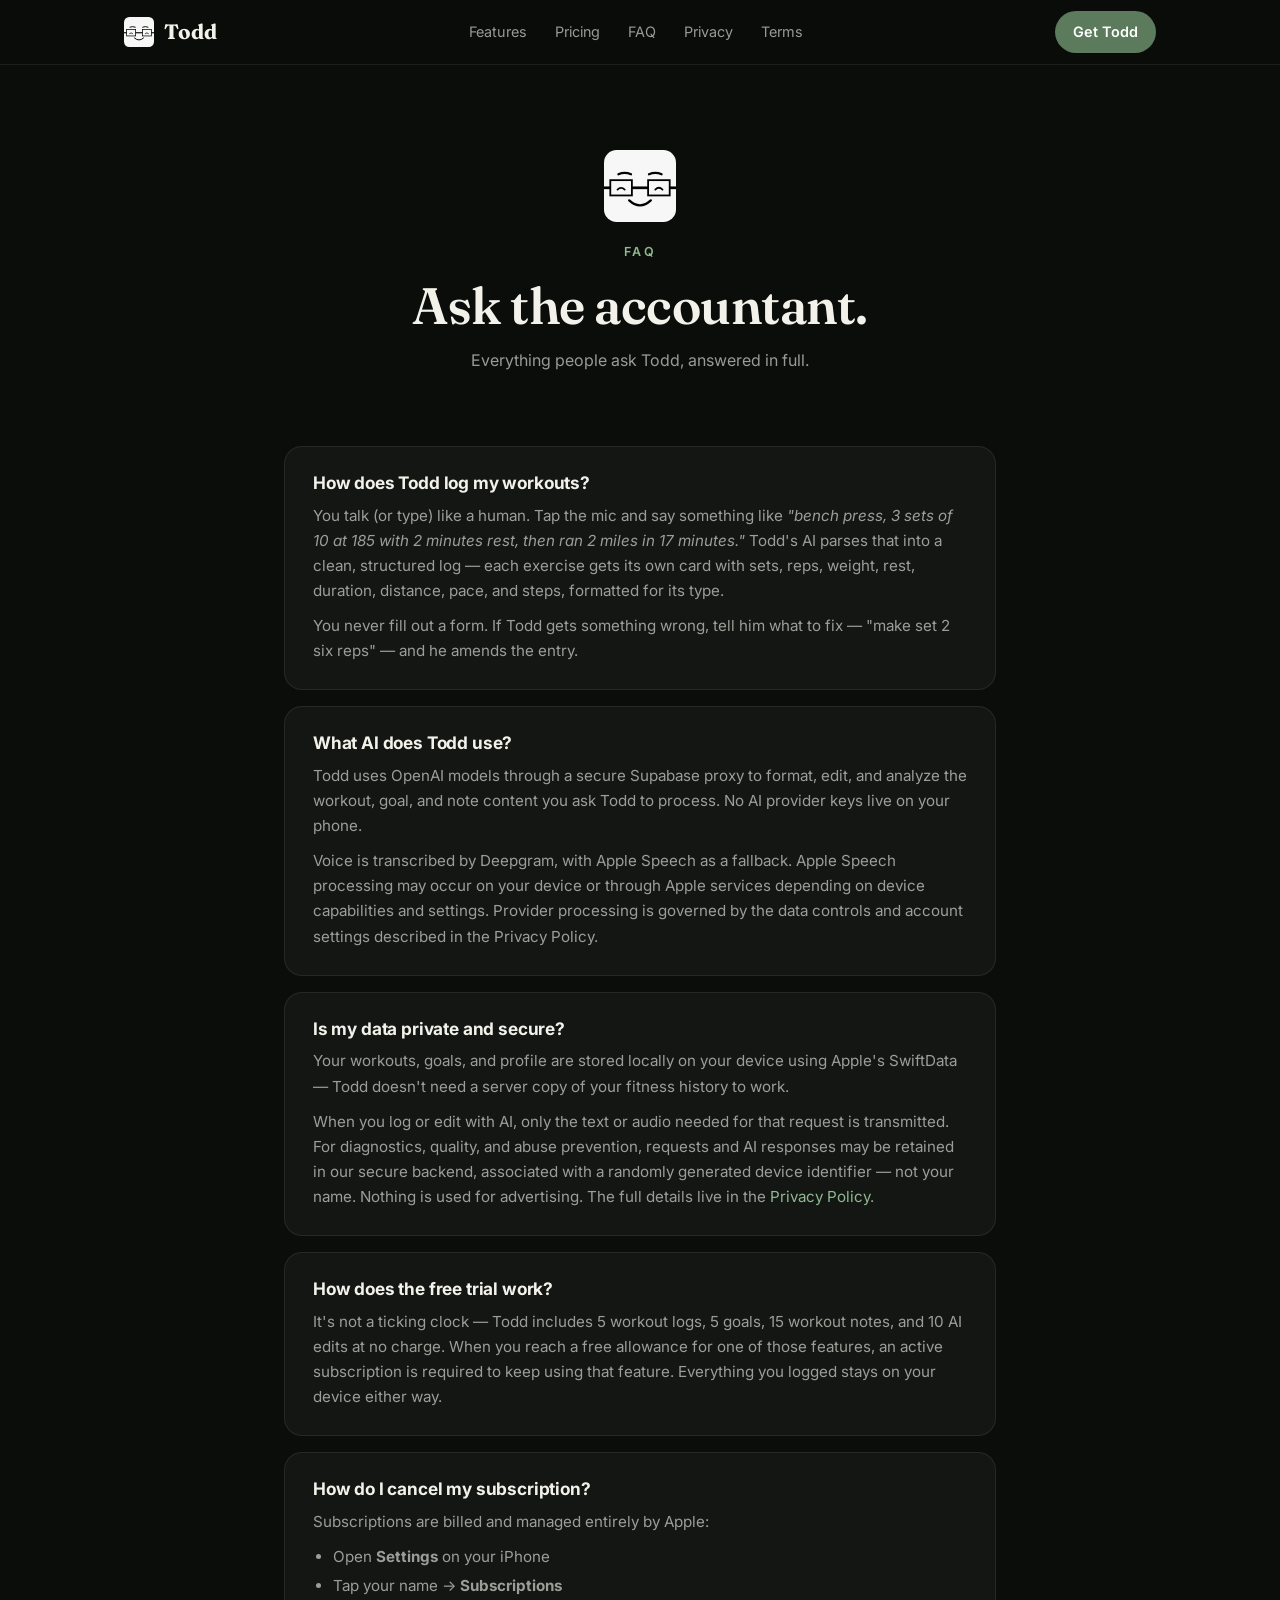
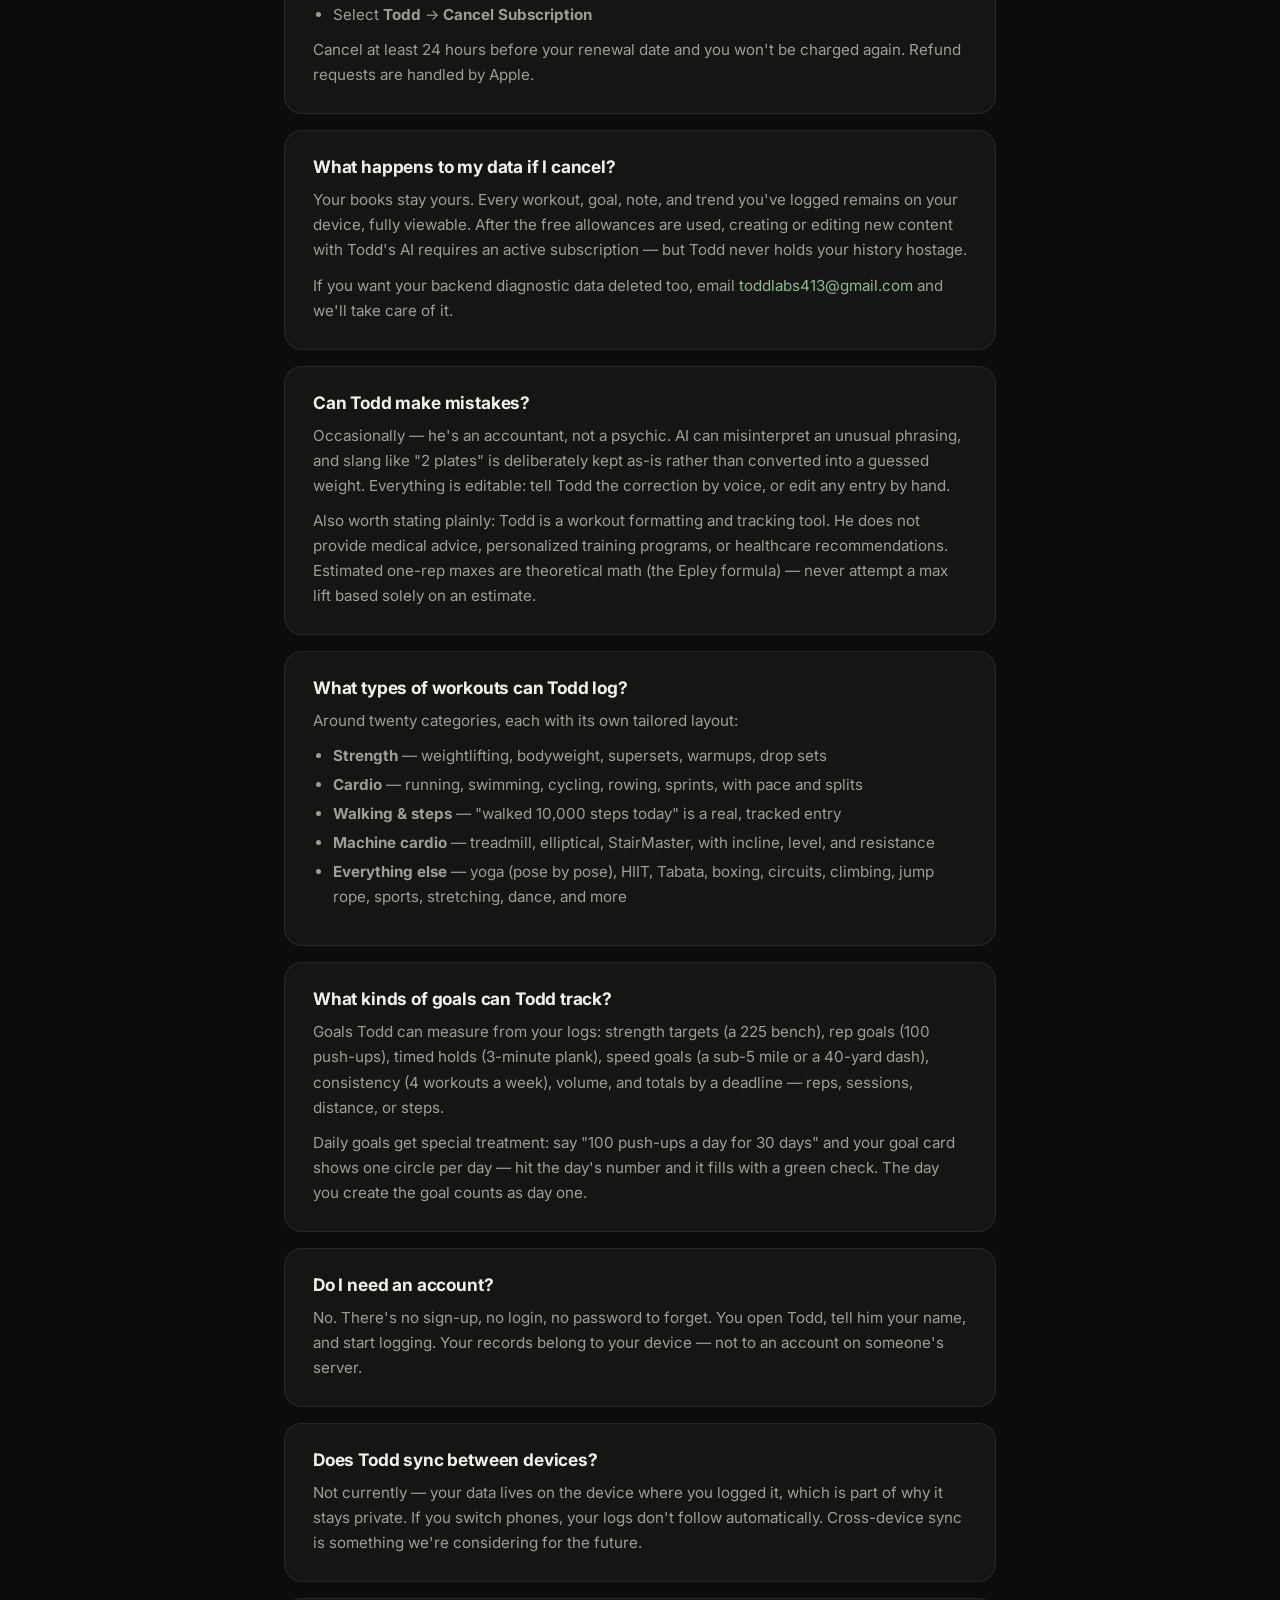
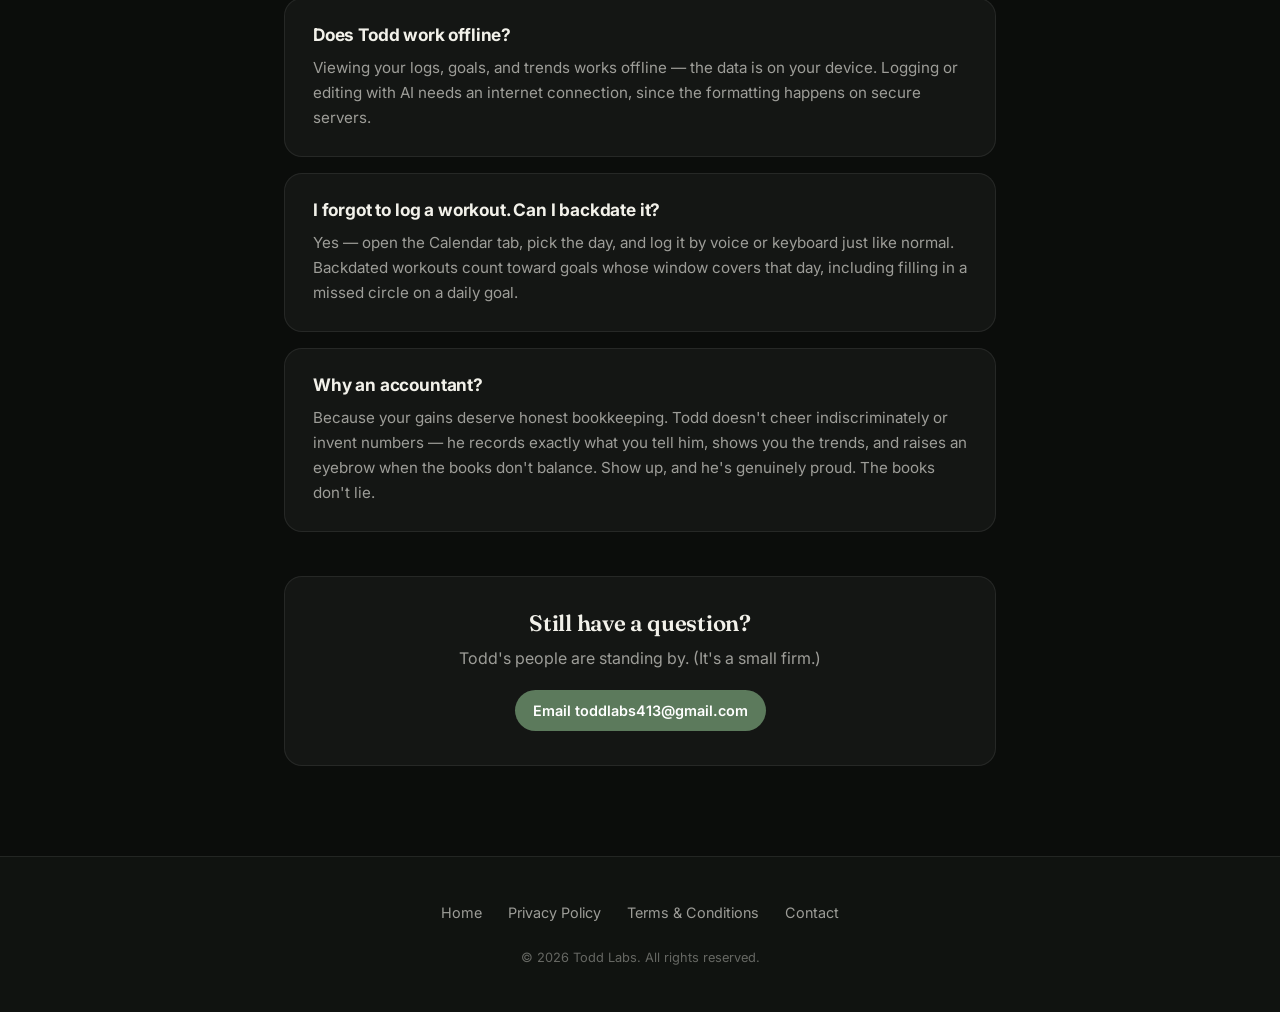
==== commit 623e86b2: "Free tier 5 workouts/5 goals/10 edits; daily goals cap 7 Co-Authored-By: Claude Opus 4.8 <noreply@an" ====
--- a/faq.html
+++ b/faq.html
@@ -133,7 +133,7 @@
 
     <div class="qa reveal">
       <h2>How does the free trial work?</h2>
-      <p>It's not a ticking clock — Todd includes 4 workout logs, 4 goals, 15 workout notes, and 8 AI edits at no charge. When you reach a free allowance for one of those features, an active subscription is required to keep using that feature. Everything you logged stays on your device either way.</p>
+      <p>It's not a ticking clock — Todd includes 5 workout logs, 5 goals, 15 workout notes, and 10 AI edits at no charge. When you reach a free allowance for one of those features, an active subscription is required to keep using that feature. Everything you logged stays on your device either way.</p>
     </div>
 
     <div class="qa reveal">
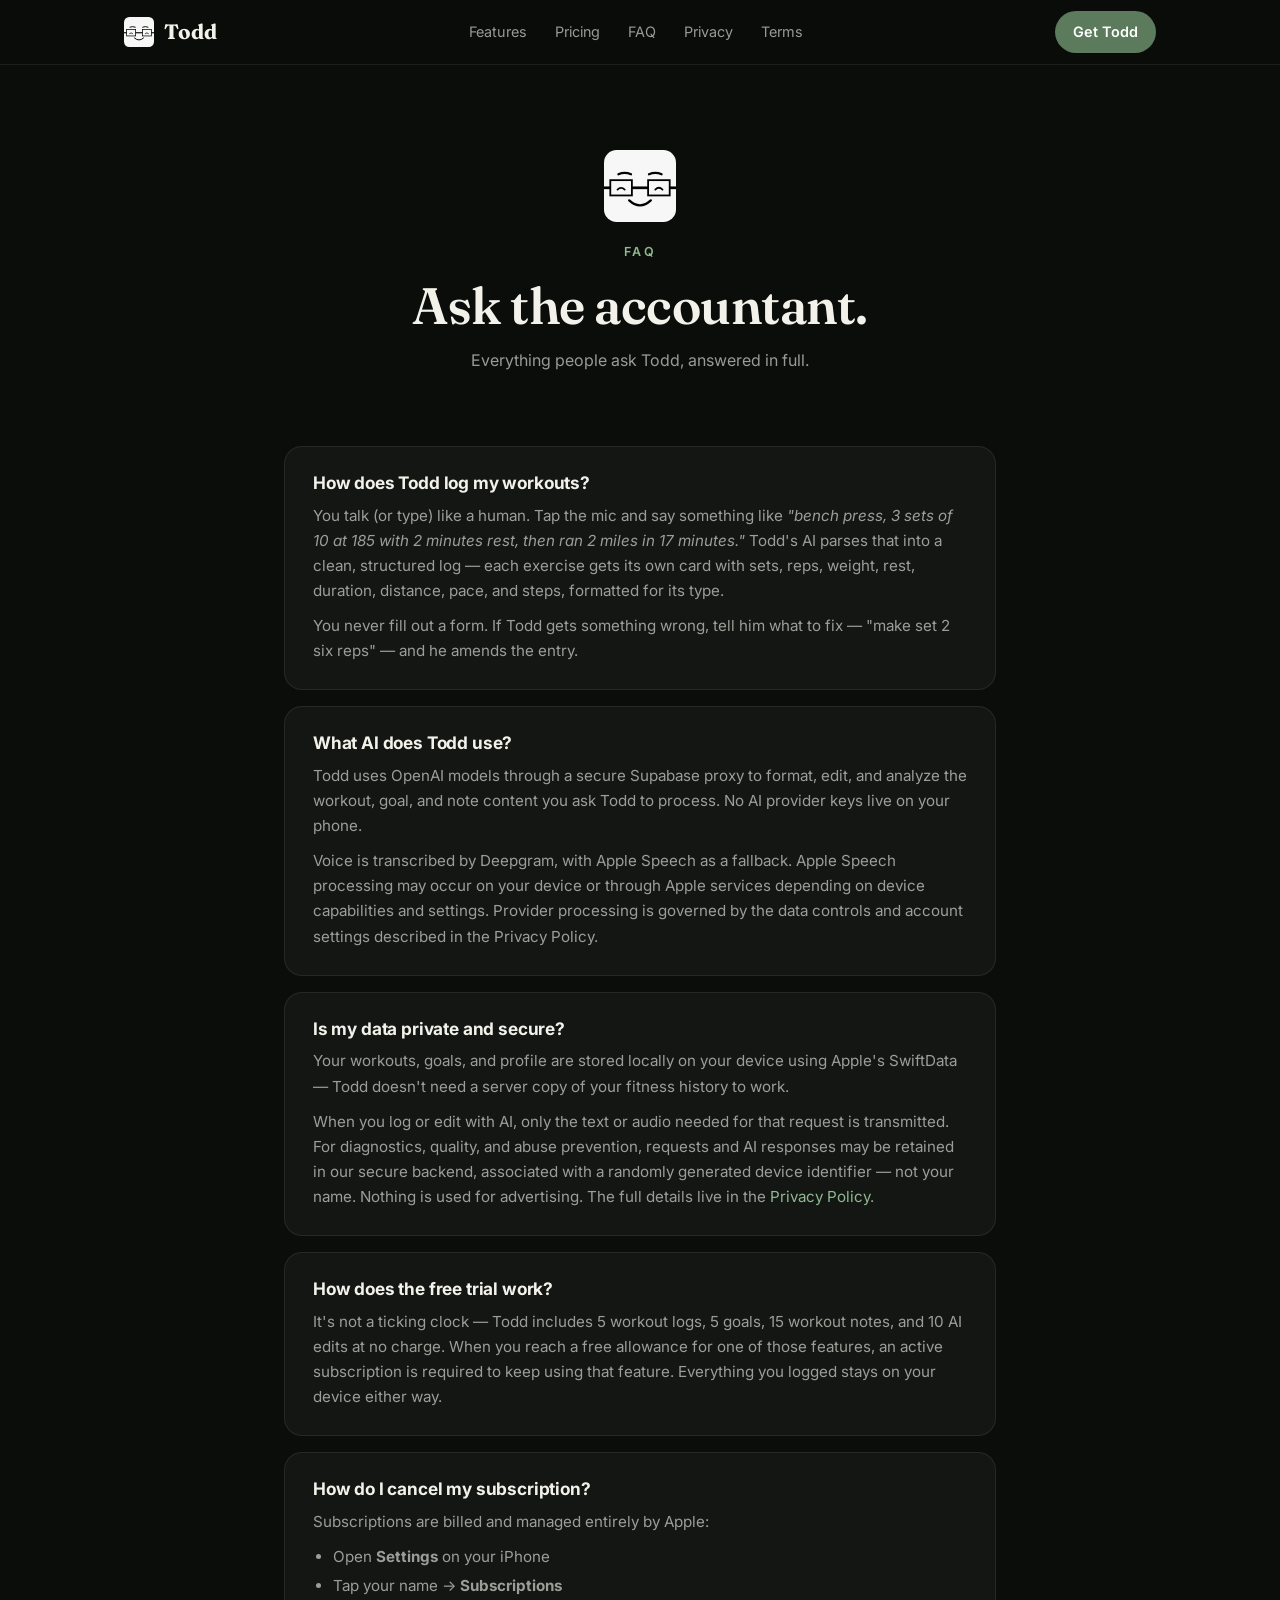
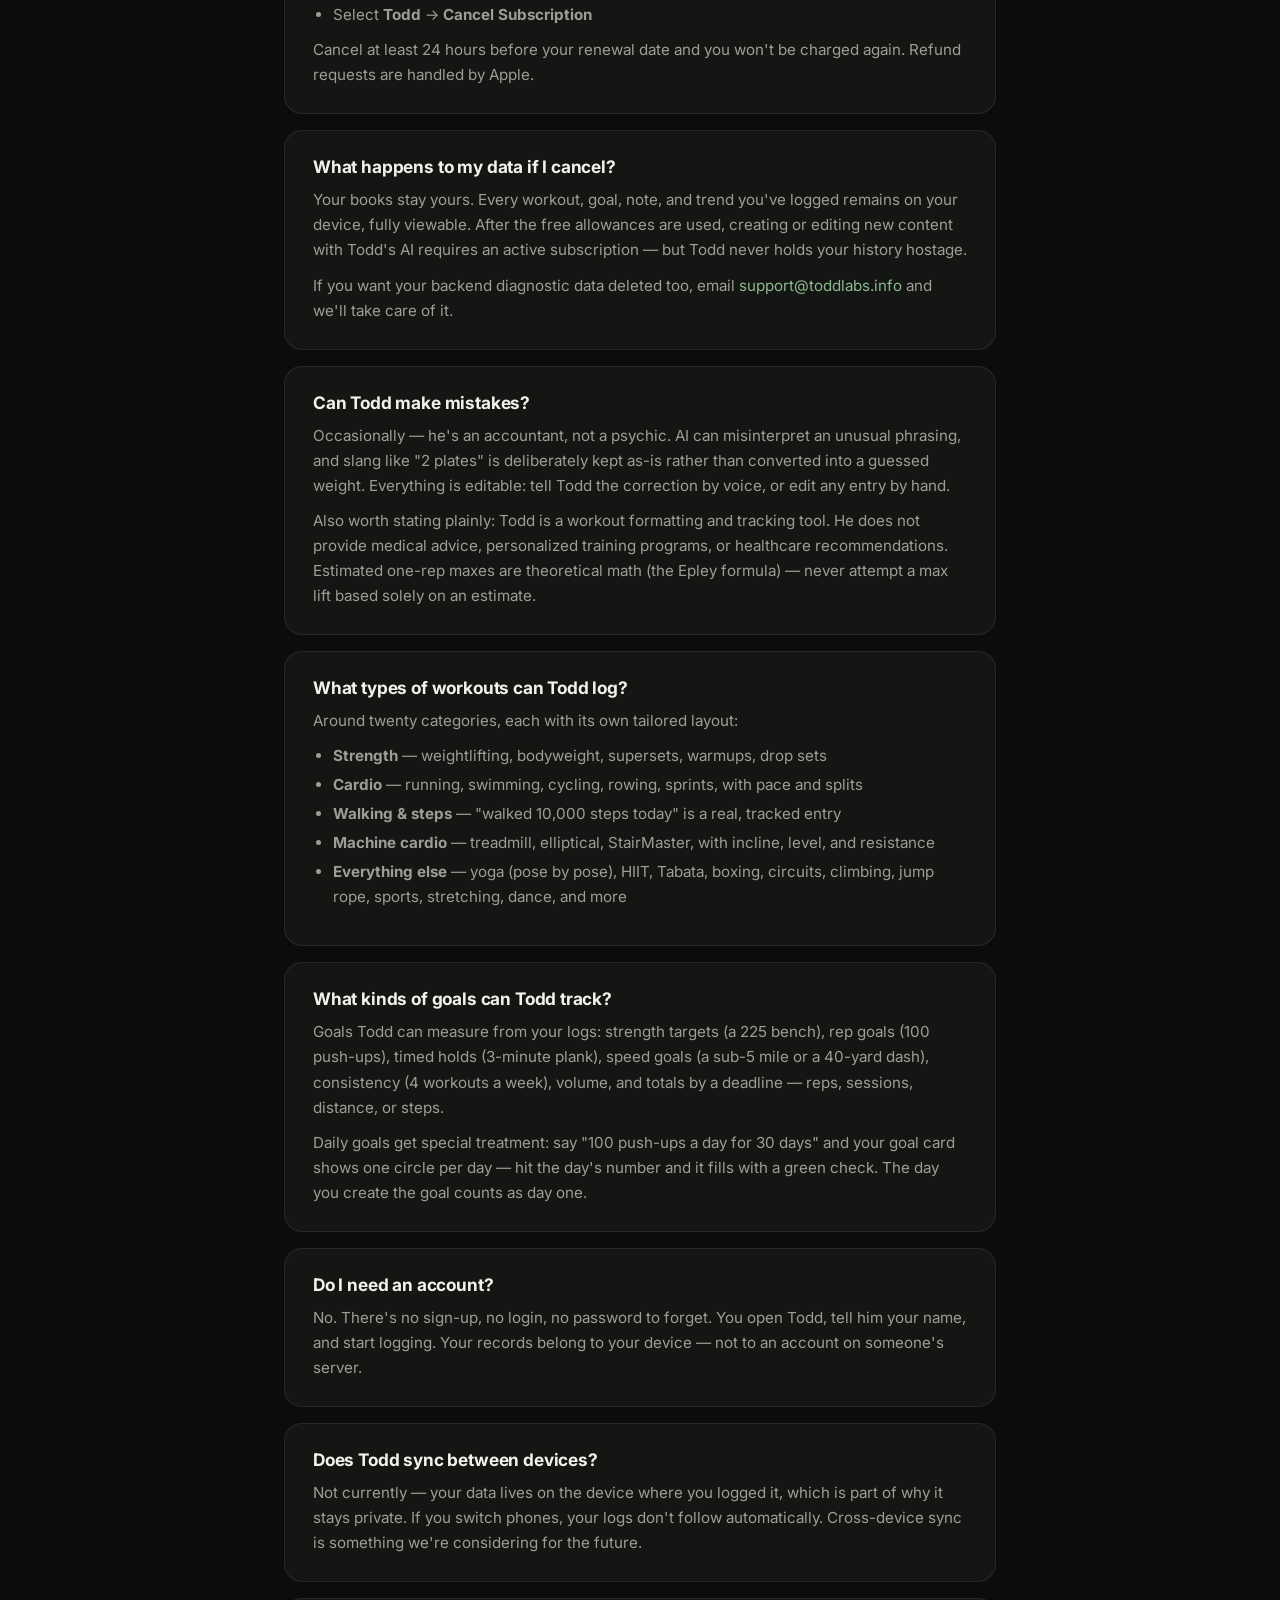
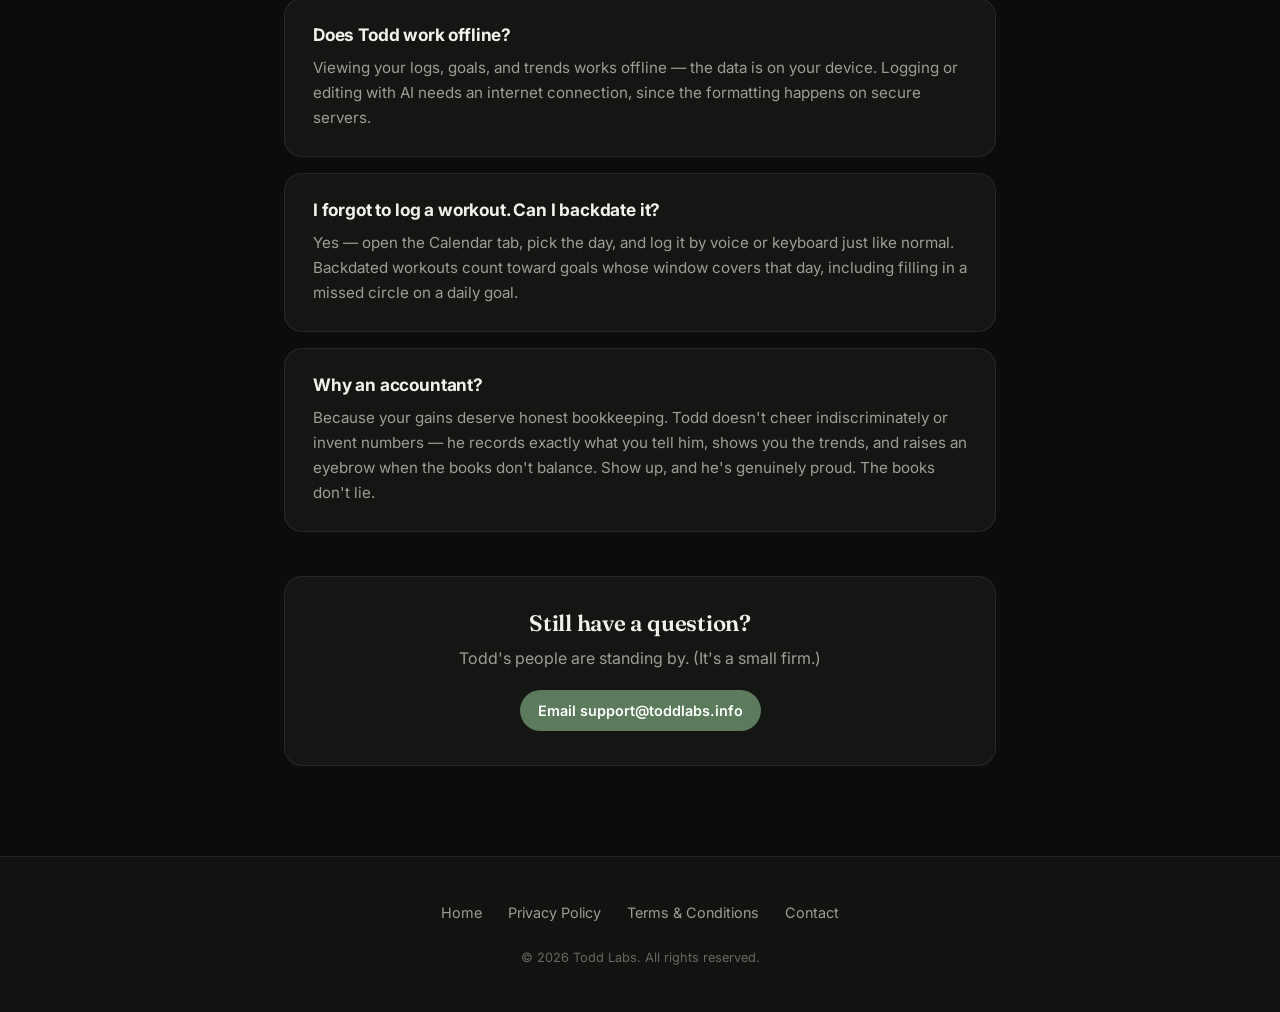
==== commit b540e38a: "Support email: support@toddlabs.info Co-Authored-By: Claude Opus 4.8 <noreply@anthropic.com>" ====
--- a/faq.html
+++ b/faq.html
@@ -150,7 +150,7 @@
     <div class="qa reveal">
       <h2>What happens to my data if I cancel?</h2>
       <p>Your books stay yours. Every workout, goal, note, and trend you've logged remains on your device, fully viewable. After the free allowances are used, creating or editing new content with Todd's AI requires an active subscription — but Todd never holds your history hostage.</p>
-      <p>If you want your backend diagnostic data deleted too, email <a href="mailto:toddlabs413@gmail.com">toddlabs413@gmail.com</a> and we'll take care of it.</p>
+      <p>If you want your backend diagnostic data deleted too, email <a href="mailto:support@toddlabs.info">support@toddlabs.info</a> and we'll take care of it.</p>
     </div>
 
     <div class="qa reveal">
@@ -205,7 +205,7 @@
     <div class="contact-cta reveal">
       <h2>Still have a question?</h2>
       <p>Todd's people are standing by. (It's a small firm.)</p>
-      <a class="btn" href="mailto:toddlabs413@gmail.com">Email toddlabs413@gmail.com</a>
+      <a class="btn" href="mailto:support@toddlabs.info">Email support@toddlabs.info</a>
     </div>
 
   </div>
@@ -217,7 +217,7 @@
       <a href="index.html">Home</a>
       <a href="privacy.html">Privacy Policy</a>
       <a href="terms.html">Terms &amp; Conditions</a>
-      <a href="mailto:toddlabs413@gmail.com">Contact</a>
+      <a href="mailto:support@toddlabs.info">Contact</a>
     </div>
     <div class="copyright">© 2026 Todd Labs. All rights reserved.</div>
   </div>
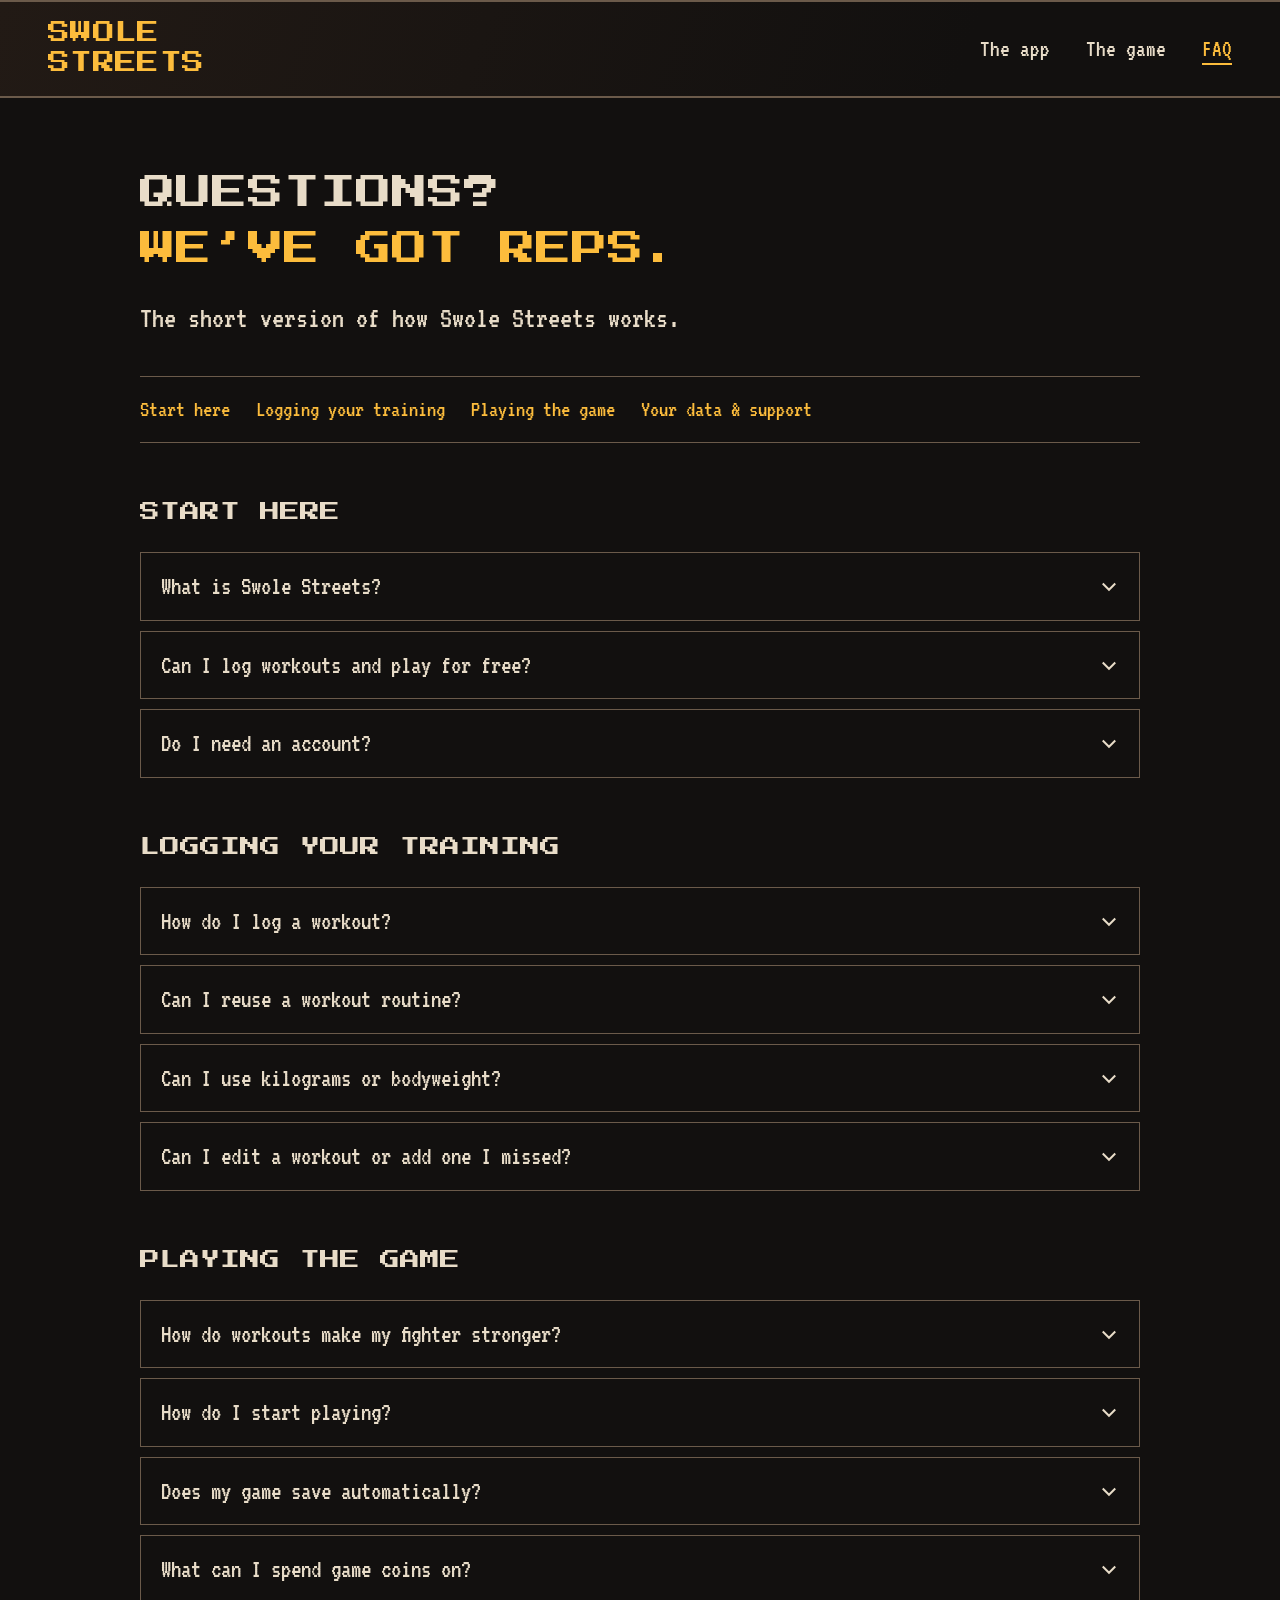
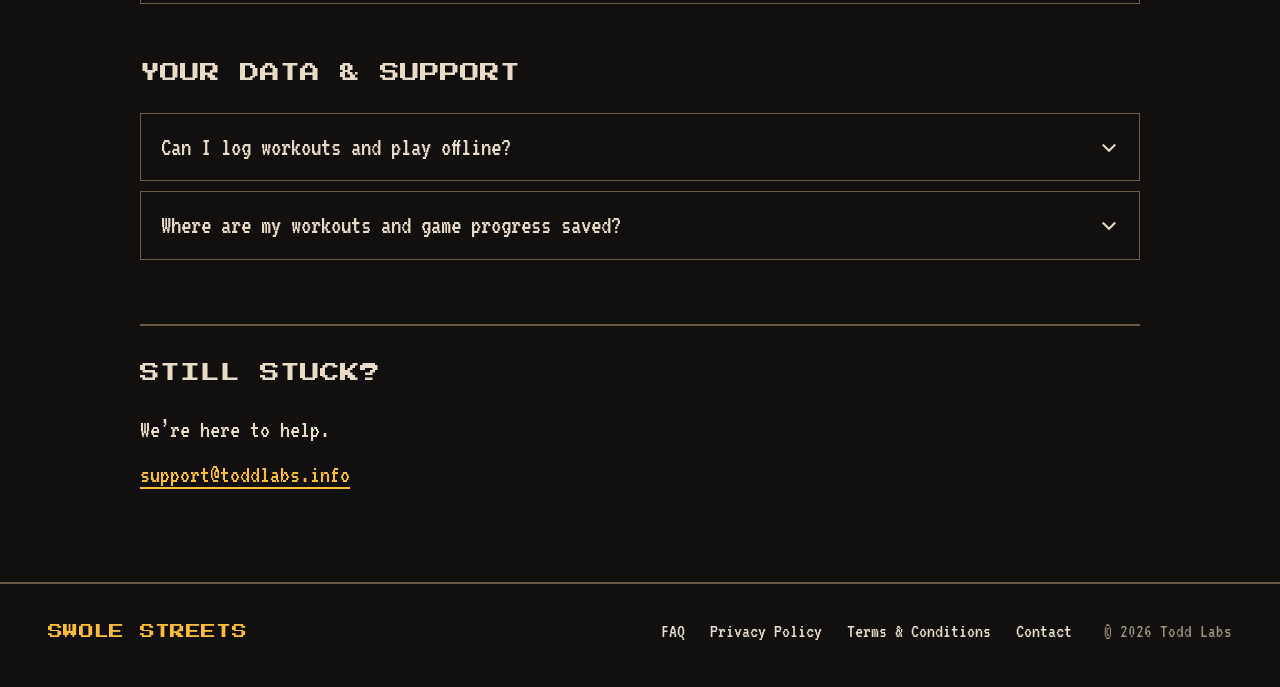
==== commit a5ba0c48: "Publish Swole Streets website redesign" ====
--- a/faq.html
+++ b/faq.html
@@ -1,233 +1,80 @@
-<!DOCTYPE html>
-<html lang="en">
-<head>
-<meta charset="UTF-8">
-<meta name="viewport" content="width=device-width, initial-scale=1.0">
-<title>FAQ — Todd, Your Workout Accountant</title>
-<meta name="description" content="Frequently asked questions about Todd, the voice-first workout tracker.">
-<link rel="icon" href='data:image/svg+xml,<svg viewBox="0 0 80 80" xmlns="http://www.w3.org/2000/svg"><rect width="80" height="80" rx="14" fill="%23F7F7F7"/><path d="M16 27 Q23 24 30 27" stroke="%23000" stroke-width="2.5" fill="none" stroke-linecap="round"/><path d="M50 27 Q57 24 64 27" stroke="%23000" stroke-width="2.5" fill="none" stroke-linecap="round"/><rect x="0" y="40.5" width="7" height="3" fill="%23000"/><rect x="7" y="33.5" width="24" height="17" fill="none" stroke="%23000" stroke-width="2"/><rect x="31" y="40.5" width="18" height="3" fill="%23000"/><rect x="49" y="33.5" width="24" height="17" fill="none" stroke="%23000" stroke-width="2"/><rect x="73" y="40.5" width="7" height="3" fill="%23000"/><path d="M15 44 Q19 40 23 44" stroke="%23000" stroke-width="2" fill="none" stroke-linecap="round"/><path d="M57 44 Q61 40 65 44" stroke="%23000" stroke-width="2" fill="none" stroke-linecap="round"/><path d="M28 56 Q40 67 52 56" stroke="%23000" stroke-width="2.6" fill="none" stroke-linecap="round"/></svg>'>
-<link rel="preconnect" href="https://fonts.googleapis.com">
-<link rel="preconnect" href="https://fonts.gstatic.com" crossorigin>
-<link href="https://fonts.googleapis.com/css2?family=Fraunces:opsz,wght@9..144,500;9..144,600;9..144,700&family=Inter:wght@400;500;600;700&display=swap" rel="stylesheet">
-<style>
-  :root{
-    --bg:#0B0D0B; --bg2:#101310; --text:#F2F1EA; --dim:rgba(242,241,234,.62);
-    --faint:rgba(242,241,234,.38); --accent:#8FB98F; --deep:#5C7A5C;
-    --card:rgba(255,255,255,.04); --line:rgba(255,255,255,.08); --radius:18px;
-  }
-  *{margin:0;padding:0;box-sizing:border-box}
-  html{scroll-behavior:smooth}
-  body{background:var(--bg);color:var(--text);font-family:'Inter',-apple-system,sans-serif;
-       line-height:1.65;-webkit-font-smoothing:antialiased}
-  h1,h2{font-family:'Fraunces',Georgia,serif;font-weight:600;line-height:1.15;letter-spacing:-.01em}
-  a{color:inherit;text-decoration:none}
-  .wrap{max-width:760px;margin:0 auto;padding:0 24px}
-
-  nav{position:fixed;top:0;left:0;right:0;z-index:50;background:rgba(11,13,11,.85);
-      backdrop-filter:blur(14px);border-bottom:1px solid var(--line)}
-  .nav-inner{max-width:1080px;margin:0 auto;padding:0 24px;display:flex;align-items:center;
-             justify-content:space-between;height:64px}
-  .logo{display:flex;align-items:center;gap:10px;font-family:'Fraunces',serif;font-size:1.3rem;font-weight:700}
-  .logo svg{width:30px;height:30px}
-  .nav-links{display:flex;align-items:center;gap:28px;font-size:.9rem;color:var(--dim)}
-  .nav-links a:hover{color:var(--text)}
-  .btn{display:inline-flex;align-items:center;background:var(--deep);color:#fff;padding:9px 18px;
-       border-radius:99px;font-weight:600;font-size:.9rem;transition:background .2s}
-  .btn:hover{background:#6b8c6b}
-
-  header.page{padding:150px 0 40px;text-align:center}
-  .eyebrow{font-size:.78rem;font-weight:600;letter-spacing:.18em;color:var(--accent);text-transform:uppercase}
-  header.page h1{font-size:clamp(2.1rem,5vw,3.2rem);margin:14px 0 12px}
-  header.page p{color:var(--dim)}
-  .todd-mini{width:72px;height:72px;margin:0 auto 20px;display:block}
-
-  main{padding:32px 0 90px}
-  .qa{background:var(--card);border:1px solid var(--line);border-radius:var(--radius);
-      padding:26px 28px;margin-bottom:16px;transition:border-color .25s}
-  .qa:hover{border-color:rgba(143,185,143,.3)}
-  .qa h2{font-family:'Inter',sans-serif;font-size:1.08rem;font-weight:700;margin-bottom:10px}
-  .qa p{color:var(--dim);font-size:.95rem;margin-bottom:10px}
-  .qa p:last-child{margin-bottom:0}
-  .qa a{color:var(--accent)} .qa a:hover{text-decoration:underline}
-  .qa ul{margin:2px 0 10px 20px;color:var(--dim);font-size:.95rem}
-  .qa li{margin-bottom:4px}
-
-  .contact-cta{text-align:center;margin-top:44px;padding:34px;background:var(--card);
-               border:1px solid var(--line);border-radius:var(--radius)}
-  .contact-cta h2{font-size:1.4rem;margin-bottom:8px}
-  .contact-cta p{color:var(--dim);margin-bottom:18px}
-
-  footer{border-top:1px solid var(--line);padding:44px 0;background:var(--bg2);text-align:center}
-  .foot-links{display:flex;gap:26px;justify-content:center;font-size:.9rem;color:var(--dim);flex-wrap:wrap}
-  .foot-links a:hover{color:var(--text)}
-  .copyright{margin-top:22px;font-size:.8rem;color:var(--faint)}
-
-  .reveal{opacity:0;transform:translateY(18px);transition:opacity .55s ease,transform .55s ease}
-  .reveal.visible{opacity:1;transform:none}
-  @media (max-width:820px){.nav-links{display:none}}
-</style>
-</head>
-<body>
-
-<svg width="0" height="0" style="position:absolute">
-  <defs>
-    <g id="todd-face">
-      <rect width="80" height="80" rx="14" fill="#F7F7F7"/>
-      <path d="M16 27 Q23 24 30 27" stroke="#000" stroke-width="2.5" fill="none" stroke-linecap="round"/>
-      <path d="M50 27 Q57 24 64 27" stroke="#000" stroke-width="2.5" fill="none" stroke-linecap="round"/>
-      <rect x="0" y="40.5" width="7" height="3" fill="#000"/>
-      <rect x="7" y="33.5" width="24" height="17" fill="none" stroke="#000" stroke-width="2"/>
-      <rect x="31" y="40.5" width="18" height="3" fill="#000"/>
-      <rect x="49" y="33.5" width="24" height="17" fill="none" stroke="#000" stroke-width="2"/>
-      <rect x="73" y="40.5" width="7" height="3" fill="#000"/>
-      <path d="M15 44 Q19 40 23 44" stroke="#000" stroke-width="2" fill="none" stroke-linecap="round"/>
-      <path d="M57 44 Q61 40 65 44" stroke="#000" stroke-width="2" fill="none" stroke-linecap="round"/>
-      <path d="M28 56 Q40 67 52 56" stroke="#000" stroke-width="2.6" fill="none" stroke-linecap="round"/>
-    </g>
-  </defs>
-</svg>
-
-<nav>
-  <div class="nav-inner">
-    <a class="logo" href="index.html"><svg viewBox="0 0 80 80"><use href="#todd-face"/></svg> Todd</a>
-    <div class="nav-links">
-      <a href="index.html#features">Features</a>
-      <a href="index.html#pricing">Pricing</a>
-      <a href="faq.html">FAQ</a>
-      <a href="privacy.html">Privacy</a>
-      <a href="terms.html">Terms</a>
-    </div>
-    <a class="btn" href="index.html#download">Get Todd</a>
-  </div>
-</nav>
-
-<header class="page">
-  <div class="wrap">
-    <svg class="todd-mini" viewBox="0 0 80 80"><use href="#todd-face"/></svg>
-    <div class="eyebrow">FAQ</div>
-    <h1>Ask the accountant.</h1>
-    <p>Everything people ask Todd, answered in full.</p>
-  </div>
-</header>
-
-<main>
-  <div class="wrap">
-
-    <div class="qa reveal">
-      <h2>How does Todd log my workouts?</h2>
-      <p>You talk (or type) like a human. Tap the mic and say something like <em>"bench press, 3 sets of 10 at 185 with 2 minutes rest, then ran 2 miles in 17 minutes."</em> Todd's AI parses that into a clean, structured log — each exercise gets its own card with sets, reps, weight, rest, duration, distance, pace, and steps, formatted for its type.</p>
-      <p>You never fill out a form. If Todd gets something wrong, tell him what to fix — "make set 2 six reps" — and he amends the entry.</p>
-    </div>
-
-    <div class="qa reveal">
-      <h2>What AI does Todd use?</h2>
-      <p>Todd uses OpenAI models through a secure Supabase proxy to format, edit, and analyze the workout, goal, and note content you ask Todd to process. No AI provider keys live on your phone.</p>
-      <p>Voice is transcribed by Deepgram, with Apple Speech as a fallback. Apple Speech processing may occur on your device or through Apple services depending on device capabilities and settings. Provider processing is governed by the data controls and account settings described in the Privacy Policy.</p>
-    </div>
-
-    <div class="qa reveal">
-      <h2>Is my data private and secure?</h2>
-      <p>Your workouts, goals, and profile are stored locally on your device using Apple's SwiftData — Todd doesn't need a server copy of your fitness history to work.</p>
-      <p>When you log or edit with AI, only the text or audio needed for that request is transmitted. For diagnostics, quality, and abuse prevention, requests and AI responses may be retained in our secure backend, associated with a randomly generated device identifier — not your name. Nothing is used for advertising. The full details live in the <a href="privacy.html">Privacy Policy</a>.</p>
-    </div>
-
-    <div class="qa reveal">
-      <h2>How does the free trial work?</h2>
-      <p>It's not a ticking clock — Todd includes 5 workout logs, 5 goals, 15 workout notes, and 10 AI edits at no charge. When you reach a free allowance for one of those features, an active subscription is required to keep using that feature. Everything you logged stays on your device either way.</p>
-    </div>
-
-    <div class="qa reveal">
-      <h2>How do I cancel my subscription?</h2>
-      <p>Subscriptions are billed and managed entirely by Apple:</p>
-      <ul>
-        <li>Open <strong>Settings</strong> on your iPhone</li>
-        <li>Tap your name → <strong>Subscriptions</strong></li>
-        <li>Select <strong>Todd</strong> → <strong>Cancel Subscription</strong></li>
-      </ul>
-      <p>Cancel at least 24 hours before your renewal date and you won't be charged again. Refund requests are handled by Apple.</p>
-    </div>
-
-    <div class="qa reveal">
-      <h2>What happens to my data if I cancel?</h2>
-      <p>Your books stay yours. Every workout, goal, note, and trend you've logged remains on your device, fully viewable. After the free allowances are used, creating or editing new content with Todd's AI requires an active subscription — but Todd never holds your history hostage.</p>
-      <p>If you want your backend diagnostic data deleted too, email <a href="mailto:support@toddlabs.info">support@toddlabs.info</a> and we'll take care of it.</p>
-    </div>
-
-    <div class="qa reveal">
-      <h2>Can Todd make mistakes?</h2>
-      <p>Occasionally — he's an accountant, not a psychic. AI can misinterpret an unusual phrasing, and slang like "2 plates" is deliberately kept as-is rather than converted into a guessed weight. Everything is editable: tell Todd the correction by voice, or edit any entry by hand.</p>
-      <p>Also worth stating plainly: Todd is a workout formatting and tracking tool. He does not provide medical advice, personalized training programs, or healthcare recommendations. Estimated one-rep maxes are theoretical math (the Epley formula) — never attempt a max lift based solely on an estimate.</p>
-    </div>
-
-    <div class="qa reveal">
-      <h2>What types of workouts can Todd log?</h2>
-      <p>Around twenty categories, each with its own tailored layout:</p>
-      <ul>
-        <li><strong>Strength</strong> — weightlifting, bodyweight, supersets, warmups, drop sets</li>
-        <li><strong>Cardio</strong> — running, swimming, cycling, rowing, sprints, with pace and splits</li>
-        <li><strong>Walking &amp; steps</strong> — "walked 10,000 steps today" is a real, tracked entry</li>
-        <li><strong>Machine cardio</strong> — treadmill, elliptical, StairMaster, with incline, level, and resistance</li>
-        <li><strong>Everything else</strong> — yoga (pose by pose), HIIT, Tabata, boxing, circuits, climbing, jump rope, sports, stretching, dance, and more</li>
-      </ul>
-    </div>
-
-    <div class="qa reveal">
-      <h2>What kinds of goals can Todd track?</h2>
-      <p>Goals Todd can measure from your logs: strength targets (a 225 bench), rep goals (100 push-ups), timed holds (3-minute plank), speed goals (a sub-5 mile or a 40-yard dash), consistency (4 workouts a week), volume, and totals by a deadline — reps, sessions, distance, or steps.</p>
-      <p>Daily goals get special treatment: say "100 push-ups a day for 30 days" and your goal card shows one circle per day — hit the day's number and it fills with a green check. The day you create the goal counts as day one.</p>
-    </div>
-
-    <div class="qa reveal">
-      <h2>Do I need an account?</h2>
-      <p>No. There's no sign-up, no login, no password to forget. You open Todd, tell him your name, and start logging. Your records belong to your device — not to an account on someone's server.</p>
-    </div>
-
-    <div class="qa reveal">
-      <h2>Does Todd sync between devices?</h2>
-      <p>Not currently — your data lives on the device where you logged it, which is part of why it stays private. If you switch phones, your logs don't follow automatically. Cross-device sync is something we're considering for the future.</p>
-    </div>
-
-    <div class="qa reveal">
-      <h2>Does Todd work offline?</h2>
-      <p>Viewing your logs, goals, and trends works offline — the data is on your device. Logging or editing with AI needs an internet connection, since the formatting happens on secure servers.</p>
-    </div>
-
-    <div class="qa reveal">
-      <h2>I forgot to log a workout. Can I backdate it?</h2>
-      <p>Yes — open the Calendar tab, pick the day, and log it by voice or keyboard just like normal. Backdated workouts count toward goals whose window covers that day, including filling in a missed circle on a daily goal.</p>
-    </div>
-
-    <div class="qa reveal">
-      <h2>Why an accountant?</h2>
-      <p>Because your gains deserve honest bookkeeping. Todd doesn't cheer indiscriminately or invent numbers — he records exactly what you tell him, shows you the trends, and raises an eyebrow when the books don't balance. Show up, and he's genuinely proud. The books don't lie.</p>
-    </div>
-
-    <div class="contact-cta reveal">
-      <h2>Still have a question?</h2>
-      <p>Todd's people are standing by. (It's a small firm.)</p>
-      <a class="btn" href="mailto:support@toddlabs.info">Email support@toddlabs.info</a>
-    </div>
-
-  </div>
-</main>
-
-<footer>
-  <div class="wrap">
-    <div class="foot-links">
-      <a href="index.html">Home</a>
-      <a href="privacy.html">Privacy Policy</a>
-      <a href="terms.html">Terms &amp; Conditions</a>
-      <a href="mailto:support@toddlabs.info">Contact</a>
-    </div>
-    <div class="copyright">© 2026 Todd Labs. All rights reserved.</div>
-  </div>
-</footer>
-
-<script>
-  const io = new IntersectionObserver(entries => {
-    entries.forEach(e => { if (e.isIntersecting) { e.target.classList.add('visible'); io.unobserve(e.target); } });
-  }, {threshold:.1});
-  document.querySelectorAll('.reveal').forEach(el => io.observe(el));
-</script>
-</body>
-</html>
+<!doctype html>
+<html lang="en"><head>
+<meta charset="utf-8"><meta name="viewport" content="width=device-width, initial-scale=1">
+<title>FAQ — Swole Streets</title><meta name="description" content="How to log workouts, reuse routines, grow your fighter, and keep your progress in Swole Streets.">
+<meta name="theme-color" content="#12100F">
+<meta property="og:title" content="FAQ — Swole Streets"><meta property="og:description" content="How to log workouts, reuse routines, grow your fighter, and keep your progress in Swole Streets."><meta property="og:type" content="website">
+<link rel="icon" href="assets/favicon.svg" type="image/svg+xml">
+<link rel="preload" href="assets/fonts/PressStart2P-Regular.ttf" as="font" type="font/ttf" crossorigin>
+<link rel="preload" href="assets/fonts/VT323-Regular.ttf" as="font" type="font/ttf" crossorigin>
+<link rel="stylesheet" href="styles.css">
+</head><body><a class="skip-link" href="#main">Skip to content</a>
+<header class="site-header"><div class="wrap nav-row">
+<a class="wordmark" href="index.html" aria-label="Swole Streets home">SWOLE<br>STREETS</a>
+<nav aria-label="Main navigation"><a href="index.html#the-app">The app</a><a href="index.html#the-game">The game</a><a href="faq.html" aria-current="page">FAQ</a></nav>
+</div></header><main id="main" class="wrap reading-page"><header class="page-heading"><h1>QUESTIONS?<br><span>WE’VE GOT REPS.</span></h1><p class="lead">The short version of how Swole Streets works.</p></header><nav class="topic-links" aria-label="FAQ topics"><a href="#basics">Start here</a><a href="#logging">Logging your training</a><a href="#game">Playing the game</a><a href="#privacy">Your data &amp; support</a></nav>
+<section class="faq-group" id="basics" aria-labelledby="heading-basics">
+<h2 id="heading-basics">Start here</h2>
+<details class="question">
+<summary>What is Swole Streets?<svg viewBox="0 0 16 16" aria-hidden="true"><path d="m3 6 5 5 5-5"/></svg></summary>
+<div class="answer"><p>A workout tracker with a retro action game built in. Record your training, follow your progress, and turn saved workouts into upgrades for your fighter.</p></div>
+</details>
+<details class="question">
+<summary>Can I log workouts and play for free?<svg viewBox="0 0 16 16" aria-hidden="true"><path d="m3 6 5 5 5-5"/></svg></summary>
+<div class="answer"><p>Yes. Recording your workouts and playing the game are entirely free.</p></div>
+</details>
+<details class="question">
+<summary>Do I need an account?<svg viewBox="0 0 16 16" aria-hidden="true"><path d="m3 6 5 5 5-5"/></svg></summary>
+<div class="answer"><p>No. You can start logging workouts and playing without an account or login.</p></div>
+</details>
+</section>
+<section class="faq-group" id="logging" aria-labelledby="heading-logging">
+<h2 id="heading-logging">Logging your training</h2>
+<details class="question">
+<summary>How do I log a workout?<svg viewBox="0 0 16 16" aria-hidden="true"><path d="m3 6 5 5 5-5"/></svg></summary>
+<div class="answer"><p>In Workouts, tap Log a new entry. Choose your exercises and enter the sets, reps, weight, rest, time, or distance that apply. Tap Save Workout to add the session to your history.</p></div>
+</details>
+<details class="question">
+<summary>Can I reuse a workout routine?<svg viewBox="0 0 16 16" aria-hidden="true"><path d="m3 6 5 5 5-5"/></svg></summary>
+<div class="answer"><p>Yes. Set up your exercises, tap Make Template, and give it a name. Open that template from Workouts for your next session, enter your results, then tap Log This Workout. Saving a template alone does not log a completed workout.</p></div>
+</details>
+<details class="question">
+<summary>Can I use kilograms or bodyweight?<svg viewBox="0 0 16 16" aria-hidden="true"><path d="m3 6 5 5 5-5"/></svg></summary>
+<div class="answer"><p>Yes. Tap the weight unit to switch between lbs, kg, and bodyweight. Bodyweight shows NA in the weight field. Switch back to lbs or kg to enter a weight again.</p></div>
+</details>
+<details class="question">
+<summary>Can I edit a workout or add one I missed?<svg viewBox="0 0 16 16" aria-hidden="true"><path d="m3 6 5 5 5-5"/></svg></summary>
+<div class="answer"><p>Yes. Open a saved workout, change its fields, and save your changes. To log a past session, choose the day in Calendar and add an entry there. Calendar shows your training history, and Trends helps you follow your progress over time.</p></div>
+</details>
+</section>
+<section class="faq-group" id="game" aria-labelledby="heading-game">
+<h2 id="heading-game">Playing the game</h2>
+<details class="question">
+<summary>How do workouts make my fighter stronger?<svg viewBox="0 0 16 16" aria-hidden="true"><path d="m3 6 5 5 5-5"/></svg></summary>
+<div class="answer"><p>Each saved workout earns one upgrade point, up to three points per day. Spend them in Stats on Health, Damage, Magic, Speed / Recovery, or Special. Every workout counts toward your overall level, even after the daily point allowance. Leveling up also adds one automatic upgrade to all five categories. The point allowance does not limit how many workouts you can log.</p></div>
+</details>
+<details class="question">
+<summary>How do I start playing?<svg viewBox="0 0 16 16" aria-hidden="true"><path d="m3 6 5 5 5-5"/></svg></summary>
+<div class="answer"><p>Open the Game tab and tap Play to reach your level map. Choose an unlocked level and fight through City, Forest, and Snow. Use Stats to spend your workout points and Store to customize your fighter.</p></div>
+</details>
+<details class="question">
+<summary>Does my game save automatically?<svg viewBox="0 0 16 16" aria-hidden="true"><path d="m3 6 5 5 5-5"/></svg></summary>
+<div class="answer"><p>Yes. Your completed levels save automatically on your device. When you close the app and return to Play, those levels stay cleared. There is one default save, with no save-slot selection.</p></div>
+</details>
+<details class="question">
+<summary>What can I spend game coins on?<svg viewBox="0 0 16 16" aria-hidden="true"><path d="m3 6 5 5 5-5"/></svg></summary>
+<div class="answer"><p>Use coins earned while playing to get outfits, attack colors, and backpack items in the Store. Outfits and attack colors change your look; backpack items give you effects to use during a level.</p></div>
+</details>
+</section>
+<section class="faq-group" id="privacy" aria-labelledby="heading-privacy">
+<h2 id="heading-privacy">Your data &amp; support</h2>
+<details class="question">
+<summary>Can I log workouts and play offline?<svg viewBox="0 0 16 16" aria-hidden="true"><path d="m3 6 5 5 5-5"/></svg></summary>
+<div class="answer"><p>Yes. Workout logging, saved history, and solo play work on your device without an internet connection. Sending an issue report, emailing support, or opening this website needs a connection.</p></div>
+</details>
+<details class="question">
+<summary>Where are my workouts and game progress saved?<svg viewBox="0 0 16 16" aria-hidden="true"><path d="m3 6 5 5 5-5"/></svg></summary>
+<div class="answer"><p>They are saved locally on your device. There is no account-based cloud sync, so records do not automatically follow you to another phone. Removing the app can remove its local data. See the Privacy Policy for details.</p></div>
+</details>
+</section>
+<aside class="support-note"><h2>Still stuck?</h2><p>We’re here to help.</p><a class="text-link" href="mailto:support@toddlabs.info">support@toddlabs.info</a></aside></main><footer class="site-footer"><div class="wrap footer-row"><a class="wordmark footer-brand" href="index.html">SWOLE STREETS</a><nav aria-label="Footer navigation"><a href="faq.html">FAQ</a><a href="privacy.html">Privacy Policy</a><a href="terms.html">Terms &amp; Conditions</a><a href="mailto:support@toddlabs.info">Contact</a></nav><p>© 2026 Todd Labs</p></div></footer></body></html>
--- a/styles.css
+++ b/styles.css
@@ -0,0 +1,787 @@
+@font-face {
+  font-family:Pixel;
+  src:url('assets/fonts/PressStart2P-Regular.ttf') format('truetype');
+  font-weight:400;
+  font-style:normal;
+  font-display:swap
+}
+@font-face {
+  font-family:Terminal;
+  src:url('assets/fonts/VT323-Regular.ttf') format('truetype');
+  font-weight:400;
+  font-style:normal;
+  font-display:swap
+}
+:root {
+  color-scheme:dark;
+  --screen:#12100f;
+  --card:#1a1512;
+  --brown:#2b201a;
+  --edge:#6b5a4a;
+  --shadow:#0d0a08;
+  --ink:#e8dcc8;
+  --muted:#9c8f7c;
+  --gold:#fcbc3c;
+  --green:#5c7a45;
+  --green-hi:#8fbf5a;
+  --rule:#453830
+}
+* {
+  box-sizing:border-box
+}
+html {
+  scroll-behavior:smooth;
+  scroll-padding-top:24px
+}
+body {
+  margin:0;
+  background:var(--screen);
+  color:var(--ink);
+  font-family:Terminal,monospace;
+  font-size:25px;
+  line-height:1.35
+}
+h1,h2,h3,p,figure {
+  margin:0
+}
+a {
+  color:inherit;
+  text-decoration:none
+}
+a:hover {
+  color:var(--gold)
+}
+button,summary,a {
+  -webkit-tap-highlight-color:transparent
+}
+a:focus-visible,summary:focus-visible {
+  outline:3px solid var(--gold);
+  outline-offset:6px
+}
+img {
+  display:block;
+  max-width:100%;
+  height:auto
+}
+h1,h2 {
+  font-family:Pixel,monospace;
+  font-weight:400;
+  text-transform:uppercase;
+  line-height:1.55;
+  text-wrap:balance
+}
+h1 span,h2 span {
+  color:var(--gold)
+}
+h3 {
+  font-weight:400;
+  line-height:1.25
+}
+.wrap {
+  width:min(1280px,calc(100% - 96px));
+  margin-inline:auto
+}
+.muted {
+  color:var(--muted)
+}
+.small {
+  font-size:21px
+}
+.lead {
+  font-size:30px;
+  line-height:1.35
+}
+.sr-only {
+  position:absolute;
+  width:1px;
+  height:1px;
+  padding:0;
+  margin:-1px;
+  overflow:hidden;
+  clip:rect(0,0,0,0);
+  white-space:nowrap;
+  border:0
+}
+.skip-link {
+  position:fixed;
+  z-index:10;
+  top:12px;
+  left:12px;
+  padding:12px;
+  background:var(--gold);
+  color:var(--screen);
+  transform:translateY(-200%)
+}
+.skip-link:focus {
+  transform:translateY(0)
+}
+.site-header {
+  border-block:2px solid var(--edge);
+  background:linear-gradient(110deg,#221a15,var(--screen) 75%)
+}
+.nav-row {
+  min-height:94px;
+  display:flex;
+  align-items:center;
+  gap:42px
+}
+.wordmark {
+  font-family:Pixel,monospace;
+  font-size:22px;
+  line-height:1.35;
+  color:var(--gold);
+  letter-spacing:.3px
+}
+.nav-row nav {
+  display:flex;
+  gap:36px;
+  margin-left:auto;
+  font-size:24px
+}
+.nav-row nav a {
+  padding-block:12px
+}
+.nav-row a[aria-current=page] {
+  color:var(--gold);
+  text-decoration:underline;
+  text-underline-offset:7px
+}
+.button {
+  display:inline-flex;
+  align-items:center;
+  justify-content:center;
+  min-height:58px;
+  padding:12px 26px;
+  border:3px solid var(--edge);
+  border-right-color:var(--shadow);
+  border-bottom-color:var(--shadow);
+  font-size:27px;
+  line-height:1.1;
+  transition:transform .15s,background-color .15s
+}
+.button:hover {
+  transform:translateY(-2px)
+}
+.button-gold {
+  background:var(--gold);
+  color:#25180a;
+  border-top-color:#ffe08a;
+  border-left-color:#ffe08a;
+  border-right-color:#a06a08;
+  border-bottom-color:#a06a08;
+  box-shadow:0 0 0 1px var(--gold);
+  font-size:28px
+}
+.button-gold:hover {
+  background:#ffd16d;
+  color:var(--screen)
+}
+.actions {
+  display:flex;
+  gap:22px;
+  flex-wrap:wrap;
+  margin-block:34px 26px
+}
+.hero {
+  display:grid;
+  grid-template-columns:minmax(0,1fr) 370px;
+  gap:68px;
+  align-items:center;
+  padding-block:58px 56px;
+  min-height:822px
+}
+.hero h1 {
+  font-size:clamp(26px,3.75vw,54px);
+  line-height:1.55;
+  letter-spacing:-1.3px
+}
+.hero .lead {
+  margin-top:24px
+}
+.hero-copy {
+  padding-bottom:30px
+}
+.hero-figure {
+  width:100%;
+  padding-right:20px
+}
+.screen-frame {
+  display:block;
+  padding:5px;
+  background:var(--shadow);
+  border:3px solid var(--edge);
+  box-shadow:inset -3px -3px 0 #231b15
+}
+.screen-frame:hover {
+  border-color:var(--gold)
+}
+.screen-frame img {
+  width:100%
+}
+.hero-screen {
+  box-shadow:20px 20px 0 var(--green)
+}
+figcaption {
+  margin-top:18px;
+  text-align:center;
+  font-size:19px;
+  line-height:1.3;
+  color:var(--muted)
+}
+.hero-figure figcaption {
+  margin-top:32px
+}
+.chapter-rule {
+  display:flex;
+  align-items:center;
+  gap:22px;
+  border-top:2px solid var(--gold);
+  padding-top:16px
+}
+.chapter-rule p {
+  font:11px/1.8 Pixel,monospace;
+  color:var(--gold)
+}
+.chapter-rule span {
+  height:1px;
+  background:var(--edge);
+  flex:1
+}
+.workout-section {
+  display:grid;
+  grid-template-columns:390px minmax(0,1fr);
+  gap:100px;
+  align-items:center;
+  padding-block:120px
+}
+.history-figure {
+  max-width:350px;
+  margin-inline:auto
+}
+.workout-copy h2 {
+  font-size:clamp(24px,2.5vw,34px);
+  line-height:1.55;
+  margin-bottom:38px
+}
+.steps {
+  list-style:none;
+  padding:0;
+  margin:0
+}
+.steps li {
+  display:flex;
+  gap:25px;
+  padding:24px 0;
+  border-top:2px solid var(--edge)
+}
+.step-number {
+  font:24px/1.7 Pixel,monospace;
+  color:var(--gold);
+  padding-right:25px;
+  border-right:2px solid var(--edge)
+}
+.steps h3 {
+  font-size:30px;
+  margin-bottom:8px
+}
+.steps p {
+  font-size:25px;
+  line-height:1.35
+}
+.training-note {
+  margin-top:25px;
+  border:1px solid var(--green);
+  border-left:8px solid var(--green);
+  padding:16px 22px
+}
+.training-note strong {
+  color:var(--green-hi);
+  font-weight:400
+}
+.game-section {
+  padding-block:76px 64px;
+  background:var(--card);
+  border-block:1px solid var(--rule)
+}
+.section-heading {
+  text-align:center;
+  margin-bottom:34px
+}
+.section-heading h2 {
+  font-size:clamp(24px,3vw,40px);
+  line-height:1.55
+}
+.section-heading .lead {
+  margin-top:20px
+}
+.game-figure img {
+  image-rendering:pixelated
+}
+.game-features {
+  display:grid;
+  grid-template-columns:repeat(3,minmax(0,1fr));
+  gap:42px;
+  margin-top:45px
+}
+.game-features h3 {
+  font:14px/1.65 Pixel,monospace;
+  text-transform:uppercase;
+  color:var(--gold);
+  margin-bottom:14px
+}
+.game-features p {
+  font-size:25px
+}
+.home-faq {
+  padding-block:84px 90px
+}
+.home-faq h2 {
+  font-size:27px;
+  margin-bottom:28px
+}
+.questions {
+  margin-bottom:25px
+}
+.question {
+  border:1px solid var(--edge);
+  margin-top:10px;
+  background:var(--screen)
+}
+.question summary {
+  display:flex;
+  align-items:center;
+  justify-content:space-between;
+  gap:18px;
+  padding:17px 20px;
+  cursor:pointer;
+  list-style:none;
+  font-size:26px;
+  line-height:1.25;
+  min-height:60px
+}
+.question summary::-webkit-details-marker {
+  display:none
+}
+.question summary:hover {
+  color:var(--gold);
+  background:#1d1613
+}
+.question summary svg {
+  width:20px;
+  height:20px;
+  flex-shrink:0;
+  fill:none;
+  stroke:currentColor;
+  stroke-width:1.6;
+  transition:transform .15s
+}
+.question[open] summary {
+  color:var(--gold)
+}
+.question[open] summary svg {
+  transform:rotate(180deg)
+}
+.answer {
+  padding:0 20px 22px;
+  font-size:24px;
+  line-height:1.45;
+  max-width:1000px
+}
+.text-link {
+  color:var(--gold);
+  text-decoration:underline;
+  text-underline-offset:5px
+}
+.text-link:hover {
+  color:#ffe08a
+}
+.site-footer {
+  border-top:2px solid var(--edge);
+  padding-block:34px 42px
+}
+.footer-row {
+  display:flex;
+  align-items:center;
+  gap:32px;
+  flex-wrap:wrap
+}
+.footer-brand {
+  font-size:15px
+}
+.footer-row nav {
+  display:flex;
+  gap:25px;
+  flex-wrap:wrap;
+  margin-left:auto;
+  font-size:20px
+}
+.footer-row p {
+  font-size:19px;
+  color:var(--muted)
+}
+.reading-page {
+  max-width:1000px;
+  padding-block:68px 90px
+}
+.page-heading {
+  margin-bottom:38px
+}
+.page-heading h1 {
+  font-size:clamp(24px,3vw,36px);
+  margin-bottom:20px
+}
+.page-heading .lead {
+  max-width:800px
+}
+.topic-links {
+  display:flex;
+  flex-wrap:wrap;
+  gap:10px 26px;
+  border-block:1px solid var(--edge);
+  padding-block:17px;
+  color:var(--gold);
+  font-size:23px
+}
+.topic-links a:hover {
+  text-decoration:underline
+}
+.faq-group {
+  margin-top:54px;
+  scroll-margin-top:32px
+}
+.faq-group h2,.support-note h2 {
+  font-size:20px;
+  margin-bottom:24px
+}
+.support-note {
+  margin-top:64px;
+  border-top:2px solid var(--edge);
+  padding-top:32px
+}
+.support-note p {
+  margin-bottom:12px
+}
+.name-note {
+  border-left:5px solid var(--green);
+  padding:4px 0 4px 23px;
+  color:var(--muted);
+  font-size:22px;
+  line-height:1.4;
+  margin-bottom:32px
+}
+.name-note p+p {
+  margin-top:12px
+}
+.contents {
+  margin-bottom:40px;
+  border:1px solid var(--edge);
+  padding:15px 20px
+}
+.contents summary {
+  cursor:pointer;
+  color:var(--gold);
+  font-size:25px
+}
+.contents nav {
+  display:grid;
+  grid-template-columns:1fr 1fr;
+  gap:10px 25px;
+  padding-top:22px;
+  font-size:22px
+}
+.contents a:hover {
+  text-decoration:underline
+}
+.legal-copy {
+  max-width:840px
+}
+.legal-section {
+  border-top:1px solid var(--rule);
+  padding-top:28px;
+  margin-top:30px;
+  scroll-margin-top:26px
+}
+.legal-section h2 {
+  font-size:15px;
+  line-height:1.7;
+  color:var(--gold);
+  margin-bottom:20px
+}
+.legal-section p {
+  font-size:24px;
+  line-height:1.48;
+  overflow-wrap:anywhere
+}
+.legal-section p+p {
+  margin-top:18px
+}
+.legal-section a {
+  text-decoration:underline;
+  text-underline-offset:3px
+}
+.back-top {
+  margin-top:45px
+}
+@media(min-width:1500px) {
+  .hero {
+    gap:92px;
+    grid-template-columns:minmax(0,1fr) 400px
+  }
+  .hero h1 {
+    font-size:54px
+  }
+}
+@media(max-width:1100px) {
+  .wrap {
+    width:calc(100% - 64px)
+  }
+  .nav-row {
+    gap:25px
+  }
+  .nav-row nav {
+    gap:24px
+  }
+  .wordmark {
+    font-size:18px
+  }
+  .hero {
+    grid-template-columns:minmax(0,1fr) 300px;
+    gap:36px;
+    min-height:730px
+  }
+  .hero h1 {
+    font-size:29px;
+    letter-spacing:-1px
+  }
+  .hero .lead {
+    font-size:28px
+  }
+  .actions {
+    gap:14px
+  }
+  .button {
+    padding-inline:20px;
+    font-size:24px
+  }
+  .workout-section {
+    grid-template-columns:310px minmax(0,1fr);
+    gap:55px;
+    padding-block:90px
+  }
+  .workout-copy h2 {
+    font-size:24px
+  }
+  .steps li {
+    gap:20px
+  }
+  .step-number {
+    font-size:20px;
+    padding-right:18px
+  }
+  .game-features {
+    gap:28px
+  }
+  .game-features h3 {
+    font-size:12px
+  }
+  .footer-row nav {
+    margin-left:0
+  }
+}
+@media(max-width:800px) {
+  .wrap {
+    width:calc(100% - 40px)
+  }
+  .nav-row {
+    min-height:106px;
+    display:grid;
+    grid-template-columns:1fr auto;
+    gap:12px 18px;
+    padding-block:17px
+  }
+  .nav-row nav {
+    grid-row:2;
+    grid-column:1 / -1;
+    justify-content:flex-start;
+    margin-left:0;
+    gap:28px;
+    font-size:22px
+  }
+  .nav-row nav a {
+    padding-block:0
+  }
+  .wordmark {
+    font-size:17px
+  }
+  .hero {
+    grid-template-columns:1fr;
+    gap:38px;
+    min-height:0;
+    padding-block:52px 48px
+  }
+  .hero-copy {
+    padding-bottom:0
+  }
+  .hero h1 {
+    font-size:clamp(22px,5.8vw,36px);
+    letter-spacing:-1px
+  }
+  .hero .lead {
+    font-size:29px;
+    margin-top:22px
+  }
+  .hero-figure {
+    width:min(360px,100% - 14px);
+    justify-self:center
+  }
+  .hero .small {
+    font-size:20px
+  }
+  .actions {
+    margin-block:26px 22px
+  }
+  .chapter-rule {
+    gap:12px
+  }
+  .chapter-rule p {
+    font-size:8px;
+    max-width:250px
+  }
+  .workout-section {
+    grid-template-columns:1fr;
+    gap:36px;
+    padding-block:70px
+  }
+  .workout-copy {
+    grid-row:1
+  }
+  .workout-copy h2 {
+    font-size:clamp(22px,4.8vw,30px);
+    margin-bottom:25px
+  }
+  .history-figure {
+    width:min(340px,100%)
+  }
+  .steps li {
+    padding-block:20px
+  }
+  .steps p {
+    font-size:24px
+  }
+  .step-number {
+    font-size:19px
+  }
+  .training-note {
+    font-size:24px
+  }
+  .game-section {
+    padding-block:54px
+  }
+  .section-heading h2 {
+    font-size:clamp(17px,3.8vw,27px)
+  }
+  .section-heading .lead {
+    font-size:26px
+  }
+  .game-figure .screen-frame {
+    padding:2px;
+    border-width:2px
+  }
+  .game-features {
+    grid-template-columns:1fr;
+    gap:28px;
+    margin-top:34px
+  }
+  .game-features h3 {
+    font-size:14px;
+    margin-bottom:8px
+  }
+  .game-features p {
+    font-size:24px
+  }
+  .home-faq {
+    padding-block:58px 64px
+  }
+  .home-faq h2 {
+    font-size:clamp(18px,4vw,25px)
+  }
+  .question summary {
+    font-size:24px;
+    padding:16px
+  }
+  .answer {
+    font-size:24px;
+    padding:0 16px 20px
+  }
+  .site-footer {
+    padding-block:28px
+  }
+  .footer-row {
+    display:block
+  }
+  .footer-row nav {
+    gap:10px 22px;
+    margin-block:24px;
+    font-size:21px
+  }
+  .footer-brand {
+    font-size:14px
+  }
+  .reading-page {
+    padding-block:46px 60px
+  }
+  .page-heading h1 {
+    font-size:clamp(21px,4.6vw,30px)
+  }
+  .page-heading .lead {
+    font-size:27px
+  }
+  .faq-group {
+    margin-top:40px
+  }
+  .faq-group h2 {
+    font-size:18px
+  }
+  .legal-section h2 {
+    font-size:14px
+  }
+  .contents nav {
+    grid-template-columns:1fr
+  }
+  .name-note {
+    font-size:21px
+  }
+  .legal-section p {
+    font-size:24px
+  }
+}
+@media(max-width:360px) {
+  .hero h1 {
+    font-size:20px
+  }
+  .nav-row {
+    gap:12px
+  }
+  .wordmark {
+    font-size:15px
+  }
+  .actions .button {
+    font-size:22px;
+    padding-inline:15px
+  }
+  .step-number {
+    font-size:17px
+  }
+  .steps h3 {
+    font-size:27px
+  }
+}
+@media(prefers-reduced-motion:reduce) {
+  html {
+    scroll-behavior:auto
+  }
+  *,*::before,*::after {
+    transition:none!important;
+    animation:none!important
+  }
+}
